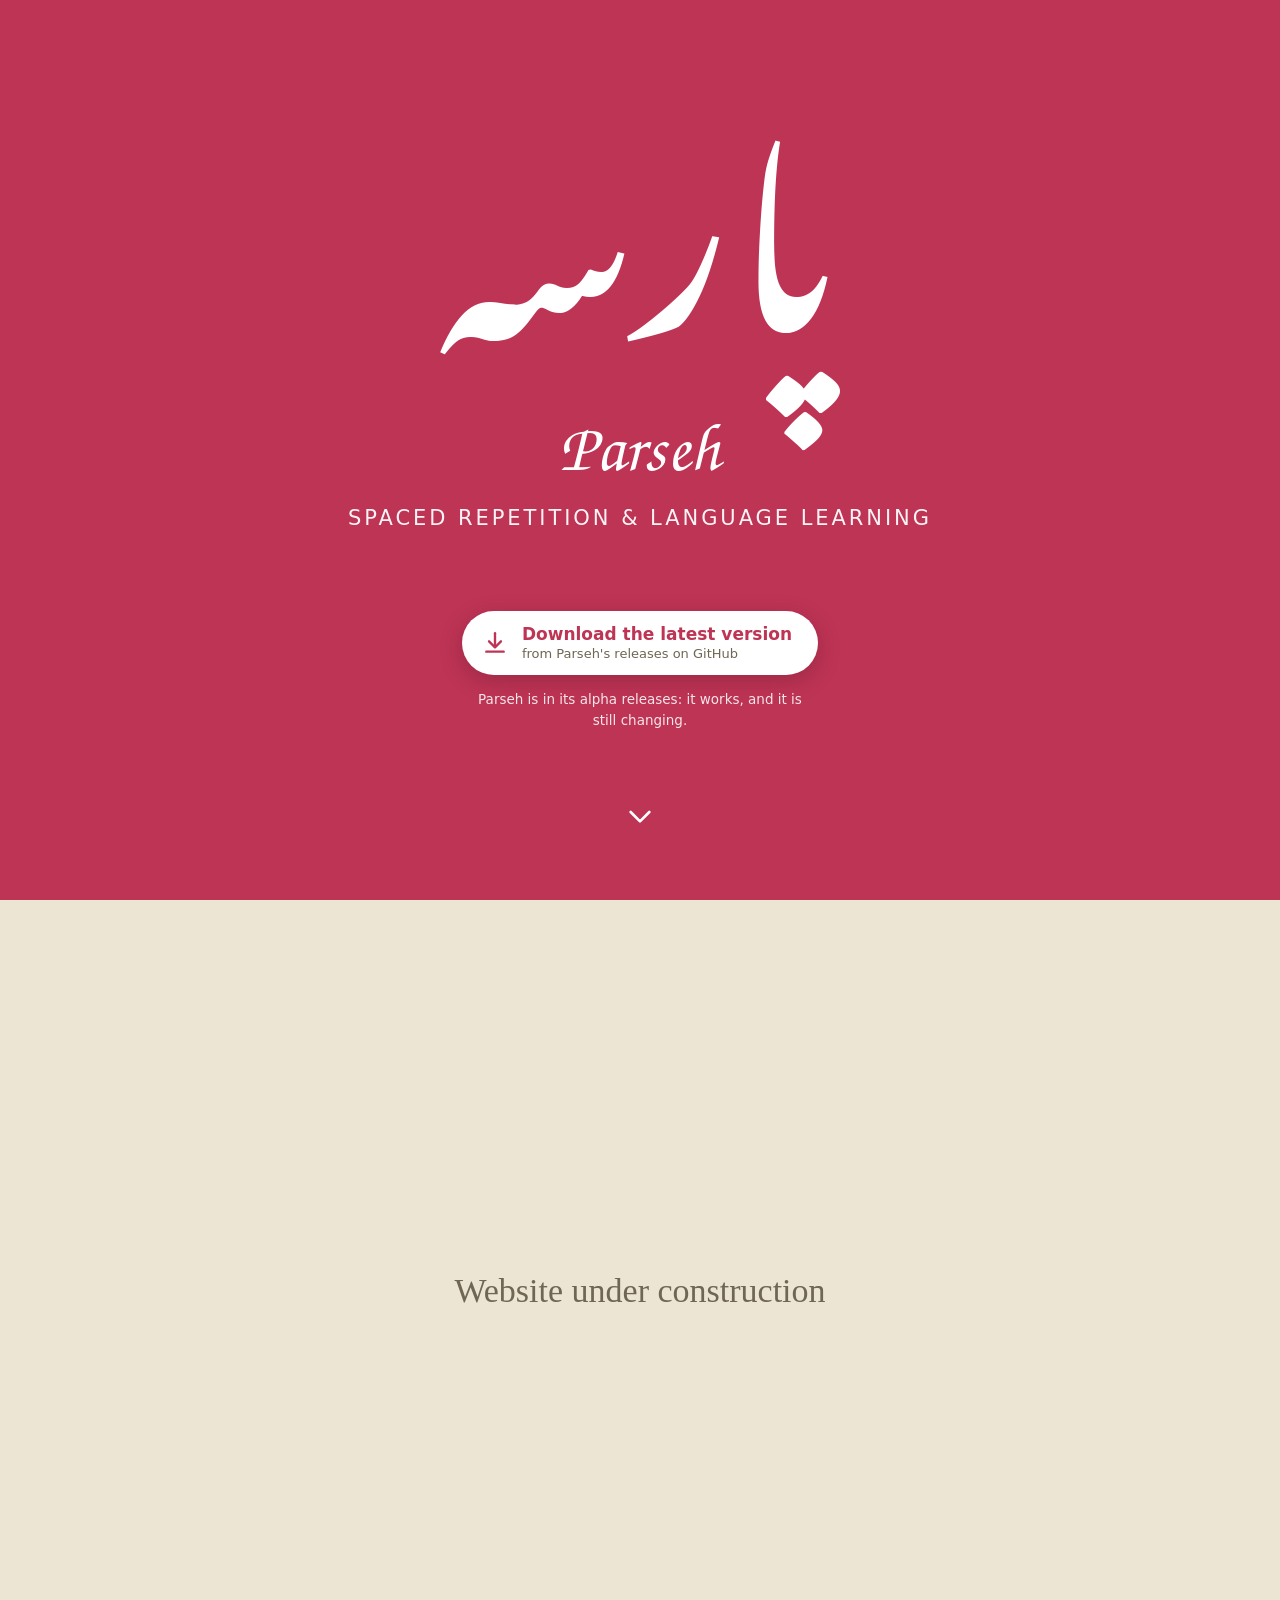
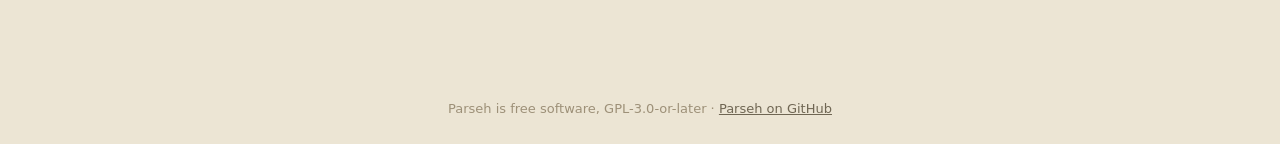
==== index.html @ 68279409 "The curtain opens and closes in one gesture; a slimmer bar on a phone; examples exported from Parseh" ====
<!doctype html>
<html lang="en">
<head>
<meta charset="utf-8">
<meta name="viewport" content="width=device-width, initial-scale=1, viewport-fit=cover">
<title>Parseh — Spaced Repetition &amp; Language Learning</title>
<meta name="description" content="Parseh: spaced repetition and language learning, on your own computer. Free software.">
<meta name="theme-color" content="#be3455">
<meta property="og:title" content="Parseh">
<meta property="og:description" content="Spaced Repetition &amp; Language Learning">
<meta property="og:image" content="https://parseh.io/assets/parseh-512.png">
<meta property="og:url" content="https://parseh.io/">
<link rel="icon" type="image/png" href="/assets/parseh-192.png">
<link rel="apple-touch-icon" href="/assets/apple-touch-icon.png">
<link rel="preload" href="/assets/fonts/NotoNastaliqUrdu.woff2" as="font" type="font/woff2" crossorigin>
<link rel="stylesheet" href="/assets/site.css">
<script src="/assets/site.js" defer></script>
</head>
<body>
<div id="top"></div>
<div class="curtain">
  <div class="hero">
    <h1 aria-label="Parseh"><span class="fa" lang="fa" aria-hidden="true">پارسه</span><span class="lat" aria-hidden="true">Parseh</span></h1>
    <p class="tag"><span>Spaced Repetition</span> <span>&amp;</span> <span>Language Learning</span></p>
    <a class="dl" data-latest href="https://github.com/Addicted2BayesianEpistemology/Parseh/releases/latest">
      <svg viewBox="0 0 24 24" fill="none" stroke="currentColor" stroke-width="2.2" stroke-linecap="round" stroke-linejoin="round" aria-hidden="true"><path d="M12 3v12"/><path d="m6.5 10.5 5.5 5.5 5.5-5.5"/><path d="M4 20h16"/></svg>
      <span><b>Download the latest version</b><small>from Parseh's releases on GitHub</small></span>
    </a>
    <p class="dl phone" data-phone hidden>
      <svg viewBox="0 0 24 24" fill="none" stroke="currentColor" stroke-width="2" stroke-linecap="round" stroke-linejoin="round" aria-hidden="true"><rect x="3" y="4" width="18" height="12" rx="2"/><path d="M8 20h8M12 16v4"/></svg>
      <span><b>Parseh is installed on a computer</b><small>Open parseh.io there to download it</small></span>
    </p>
    <p class="alpha">Parseh is in its alpha releases: it works, and it is still changing.</p>
  </div>
  <button class="more" type="button" aria-label="Go on to the site">
    <svg viewBox="0 0 24 24" fill="none" stroke="currentColor" stroke-width="2" stroke-linecap="round" stroke-linejoin="round" aria-hidden="true"><path d="m5 9 7 7 7-7"/></svg>
  </button>
  <header class="bar">
    <a class="home" href="/" aria-label="Parseh, the front page"><span class="glyph" lang="fa" aria-hidden="true"><i>پ</i></span><span class="name">Parseh</span></a>
    <nav aria-label="Parseh">
      <a href="/guide/">Guide</a>
    <a href="/examples/">Examples</a>
      <a href="/downloads/">Downloads</a>
    </nav>
    <button class="lang" type="button" aria-label="Language: English" title="English (more languages later)"><svg viewBox="0 0 60 30" preserveAspectRatio="xMidYMid slice" aria-hidden="true"><clipPath id="uk"><path d="M30,15h30v15zv15h-30zh-30v-15zv-15h30z"/></clipPath><path d="M0,0v30h60v-30z" fill="#012169"/><path d="M0,0 60,30M60,0 0,30" stroke="#fff" stroke-width="6"/><path d="M0,0 60,30M60,0 0,30" clip-path="url(#uk)" stroke="#c8102e" stroke-width="4"/><path d="M30,0v30M0,15h60" stroke="#fff" stroke-width="10"/><path d="M30,0v30M0,15h60" stroke="#c8102e" stroke-width="6"/></svg></button>
  </header>
</div>
<main>
  <div class="paper"><p>Website under construction</p></div>
  <footer>Parseh is free software, GPL-3.0-or-later · <a href="https://github.com/Addicted2BayesianEpistemology/Parseh">Parseh on GitHub</a></footer>
</main>
</body>
</html>
---- assets/site.css ----
/* parseh.io -- Parseh's colours and faces, as lib/parseh.css in the Parseh
   repository names them: the accent (Viva Magenta) and the sepia paper. */
:root{
  --accent:#be3455;
  --accentlt:#ce5b78;
  --on:#ffffff;        /* text on the accent */
  --bg:#ece5d4;        /* sepia: the ground */
  --card:#f8f3e6;      /* sepia: the sheet */
  --ink:#3c3425;
  --dim:#6f6653;
  --faint:#9d9078;
  --rule:#d8cfba;
  --bar:56px;          /* the height the curtain keeps once it is up */
  --p:0;               /* how far up the curtain is, 0..1 (site.js) */
}

@font-face{font-family:'Noto Nastaliq Urdu';
  src:url(fonts/NotoNastaliqUrdu.woff2) format('woff2');font-display:block}
@font-face{font-family:'TeX Gyre Chorus';
  src:url(fonts/texgyrechorus-mediumitalic.otf) format('opentype');font-display:swap}

*{box-sizing:border-box}
html{scroll-padding-top:var(--bar);-webkit-text-size-adjust:100%}
body{margin:0;background:var(--bg);color:var(--ink);
  font-family:-apple-system,BlinkMacSystemFont,'Segoe UI',Roboto,system-ui,sans-serif;
  font-size:16px;line-height:1.5}
a{color:var(--accent)}

/* ── the curtain ─────────────────────────────────────────────────────────
   One screen of accent.  It is an ordinary block that scrolls away with the
   page, and STICKS when only its last --bar pixels are left: that strip is
   the top bar.  Nothing here needs a script; site.js only tells the CSS how
   far up the curtain is (--p), so the words fade out and the bar fades in. */
.curtain{position:sticky;top:calc(var(--bar) - 100vh);height:100vh;z-index:10;
  background:var(--accent);color:var(--on);overflow:hidden}
@supports (height:100svh){
  .curtain{top:calc(var(--bar) - 100svh);height:100svh}
}

.hero{position:absolute;inset:0 0 var(--bar) 0;display:flex;flex-direction:column;
  align-items:center;justify-content:center;text-align:center;
  padding:0 20px 5vh;opacity:calc(1 - var(--p) * 1.7)}
.hero h1{margin:0;font-weight:400;display:flex;flex-direction:column;align-items:center}
/* the name is Persian, whatever is being learned */
.hero .fa{font-family:'Noto Nastaliq Urdu',serif;direction:rtl;
  font-size:clamp(84px,min(24vw,26vh),230px);line-height:1.75;
  margin-top:-.38em}
.hero .lat{font-family:'TeX Gyre Chorus','Apple Chancery','URW Chancery L',cursive;
  font-size:clamp(34px,min(7vw,7.5vh),68px);line-height:1;letter-spacing:.01em;
  margin-top:.42em}
.hero .tag span{white-space:nowrap}
.hero .tag{margin:clamp(14px,2.6vh,28px) 0 0;font-size:clamp(15px,min(2.6vw,2.6vh),21px);
  letter-spacing:.14em;text-transform:uppercase;font-weight:500;opacity:.94}

.dl{margin-top:clamp(30px,8.5vh,96px);display:inline-flex;align-items:center;gap:14px;
  padding:13px 26px 13px 20px;border-radius:999px;background:var(--on);color:var(--accent);
  text-decoration:none;text-align:left;box-shadow:0 6px 22px rgba(60,10,25,.25);
  transition:transform .15s ease,box-shadow .15s ease}
.dl:hover{transform:translateY(-1px);box-shadow:0 9px 26px rgba(60,10,25,.32)}
.dl:focus-visible,.bar a:focus-visible,.bar button:focus-visible,.more:focus-visible{
  outline:3px solid var(--on);outline-offset:3px}
.dl svg{width:26px;height:26px;flex:none}
.dl b{display:block;font-size:17px;font-weight:650;line-height:1.25}
.dl small{display:block;font-size:13px;line-height:1.3;color:var(--dim)}
/* on a phone or a tablet there is nothing to download: a notice, not a button */
.dl.phone{background:none;color:var(--on);border:1.5px solid rgba(255,255,255,.75);
  box-shadow:none;max-width:340px;border-radius:22px;cursor:default}
.dl.phone:hover{transform:none;box-shadow:none}
.dl.phone small{color:var(--on);opacity:.9}
.dl[hidden]{display:none}

.alpha{margin:14px 0 0;font-size:13.5px;opacity:.88;max-width:340px}

/* the hint that there is something under the curtain */
.more{position:absolute;left:50%;bottom:calc(var(--bar) + 6px);transform:translateX(-50%);
  width:44px;height:44px;border:0;background:none;color:var(--on);cursor:pointer;
  opacity:calc(1 - var(--p) * 4);padding:6px}
.more svg{width:100%;height:100%;animation:nod 2.2s ease-in-out infinite}
@keyframes nod{0%,100%{transform:translateY(-6px)}50%{transform:translateY(5px)}}

/* ── the bar: the curtain's last strip, and the head of every other page ── */
.bar{position:absolute;left:0;right:0;bottom:0;height:var(--bar);
  display:flex;align-items:center;gap:6px;padding:0 max(14px,env(safe-area-inset-right)) 0 max(14px,env(safe-area-inset-left));
  color:var(--on)}
.js .curtain .bar{opacity:calc((var(--p) - .55) / .45);visibility:hidden}
.js .curtain.up .bar,.js .curtain.rising .bar{visibility:visible}
.bar .home{display:inline-flex;align-items:center;gap:10px;margin-right:auto;
  color:inherit;text-decoration:none}
.bar .glyph{font-family:'Noto Nastaliq Urdu',serif;font-size:15px;line-height:1;
  width:34px;height:34px;border-radius:50%;background:var(--on);color:var(--accent);
  display:inline-flex;align-items:center;justify-content:center;flex:none}
/* a nastaliq line box is far taller than the letter: lift the ink to the middle */
.bar .glyph i{font-style:normal;display:block;transform:translateY(-.62em)}
.bar .name{font-family:'TeX Gyre Chorus','Apple Chancery',cursive;font-size:27px;line-height:1}
.bar nav{display:flex;align-items:center;gap:2px;flex-wrap:nowrap;white-space:nowrap}
.bar nav a{color:inherit;text-decoration:none;font-size:15px;font-weight:550;
  padding:8px 12px;border-radius:999px}
.bar nav a:hover,.bar nav a[aria-current]{background:rgba(255,255,255,.16)}
.bar .lang{width:34px;height:34px;margin-left:8px;padding:0;border-radius:50%;
  border:2px solid var(--on);background:none;overflow:hidden;cursor:default;flex:none}
.bar .lang svg{display:block;width:100%;height:100%}

/* a page with no curtain: the bar alone, at the top */
.bar.alone{position:sticky;top:0;bottom:auto;z-index:10;background:var(--accent)}

/* ── under the curtain: the sepia paper ───────────────────────────────── */
main{min-height:calc(100vh - var(--bar));
  display:flex;flex-direction:column}
/* the LARGEST screen (a phone's, once its address bar has slid away): with
   less than that under the curtain the page ends before the curtain is up,
   and the bar is left taller than its one line */
@supports (height:100lvh){main{min-height:calc(100lvh - var(--bar))}}
.paper{flex:1;display:flex;align-items:center;justify-content:center;
  padding:48px 20px;text-align:center}
.paper p{margin:0;font-family:'TeX Gyre Pagella','Palatino Linotype',Palatino,'Book Antiqua',Georgia,serif;
  font-size:clamp(22px,4vw,34px);color:var(--dim)}
.sheet{width:100%;max-width:760px;margin:0 auto;padding:36px 20px 64px}
.sheet h1{font-family:'TeX Gyre Pagella','Palatino Linotype',Palatino,'Book Antiqua',Georgia,serif;
  font-weight:400;font-size:34px;margin:0 0 6px}
.sheet .sub{color:var(--dim);margin:0 0 26px}
.releases{list-style:none;margin:0;padding:0;display:grid;gap:12px}
.releases li{background:var(--card);border:1px solid var(--rule);border-radius:12px;
  padding:14px 18px;display:flex;align-items:center;gap:8px 18px;flex-wrap:wrap}
.releases .v{font-size:19px;font-weight:650}
.releases .newest{font-size:12px;font-weight:600;letter-spacing:.06em;text-transform:uppercase;
  color:var(--on);background:var(--accent);border-radius:999px;padding:2px 9px}
.releases .when{color:var(--dim);font-size:14px;margin-right:auto}
.releases a{font-size:15px}
.releases a.zip{font-weight:650;text-decoration:none;color:var(--on);background:var(--accent);
  border-radius:999px;padding:7px 15px}
.releases a.zip:hover{background:var(--accentlt)}
.note{color:var(--dim);font-size:15px}
.examples{list-style:none;margin:0 0 26px;padding:0;display:grid;gap:14px}
.examples a.ex{display:block;background:var(--card);border:1px solid var(--rule);border-radius:12px;
  padding:18px 20px;text-decoration:none;color:var(--ink);transition:border-color .15s ease}
.examples a.ex:hover{border-color:var(--accent)}
.examples b{display:block;font-size:19px;font-weight:650;margin-bottom:4px}
.examples span{display:block;color:var(--dim);font-size:15px}
.examples i{display:inline-block;margin-top:12px;font-style:normal;font-weight:650;font-size:15px;
  color:var(--on);background:var(--accent);border-radius:999px;padding:6px 15px}
/* an example: the bar, one line saying where one is, and the exported page
   itself in a frame that takes the rest of the screen */
body.framed{height:100vh;display:flex;flex-direction:column;overflow:hidden}
@supports (height:100dvh){body.framed{height:100dvh}}
body.framed .bar.alone{position:static;flex:none}
.crumb{flex:none;margin:0;padding:7px 16px;font-size:14px;color:var(--dim);background:var(--card);
  border-bottom:1px solid var(--rule);display:flex;gap:8px;align-items:baseline;white-space:nowrap}
.crumb b{color:var(--ink);font-weight:600;overflow:hidden;text-overflow:ellipsis}
.crumb .alone{margin-left:auto}
iframe.deck{flex:1;min-height:0;width:100%;border:0;background:var(--card)}
.credit{flex:none;margin:0;padding:6px 16px;font-size:12px;line-height:1.35;color:var(--dim);
  background:var(--card);border-top:1px solid var(--rule)}
.onphone{background:var(--card);border:1px solid var(--rule);border-left:4px solid var(--accent);
  border-radius:8px;padding:12px 16px;margin:0 0 18px}
footer{padding:18px 20px 26px;text-align:center;font-size:13px;color:var(--faint)}
footer a{color:var(--dim)}

@media (max-width:520px){
  :root{--bar:44px}
  .bar{gap:2px;padding:0 max(10px,env(safe-area-inset-right)) 0 max(10px,env(safe-area-inset-left))}
  .bar .name{display:none}
  .bar .glyph{width:28px;height:28px;font-size:12.5px}
  .bar nav{gap:0}
  .bar nav a{padding:5px 8px;font-size:14px}
  .bar .lang{width:26px;height:26px;margin-left:4px;border-width:1.5px}
  /* too narrow for one line: three, with the & alone in the middle */
  .hero .tag span{display:block}
  .hero .tag{line-height:1.55}
}
/* a low, wide screen (a phone on its side): keep the button on the screen */
@media (max-height:520px){
  .hero{padding-bottom:22px}
  .hero .fa{font-size:clamp(60px,21vh,120px)}
  .hero .tag{margin-top:8px}
  .dl.phone{max-width:560px;border-radius:16px}
  .dl small{font-size:12.5px}
  .alpha{margin-top:6px;font-size:12.5px;max-width:none}
  .dl{margin-top:12px;padding:7px 18px 7px 14px}
  .more{width:30px;height:30px;bottom:calc(var(--bar) - 14px)}
}
@media (prefers-reduced-motion:reduce){
  .more svg{animation:none}
  .dl{transition:none}
}
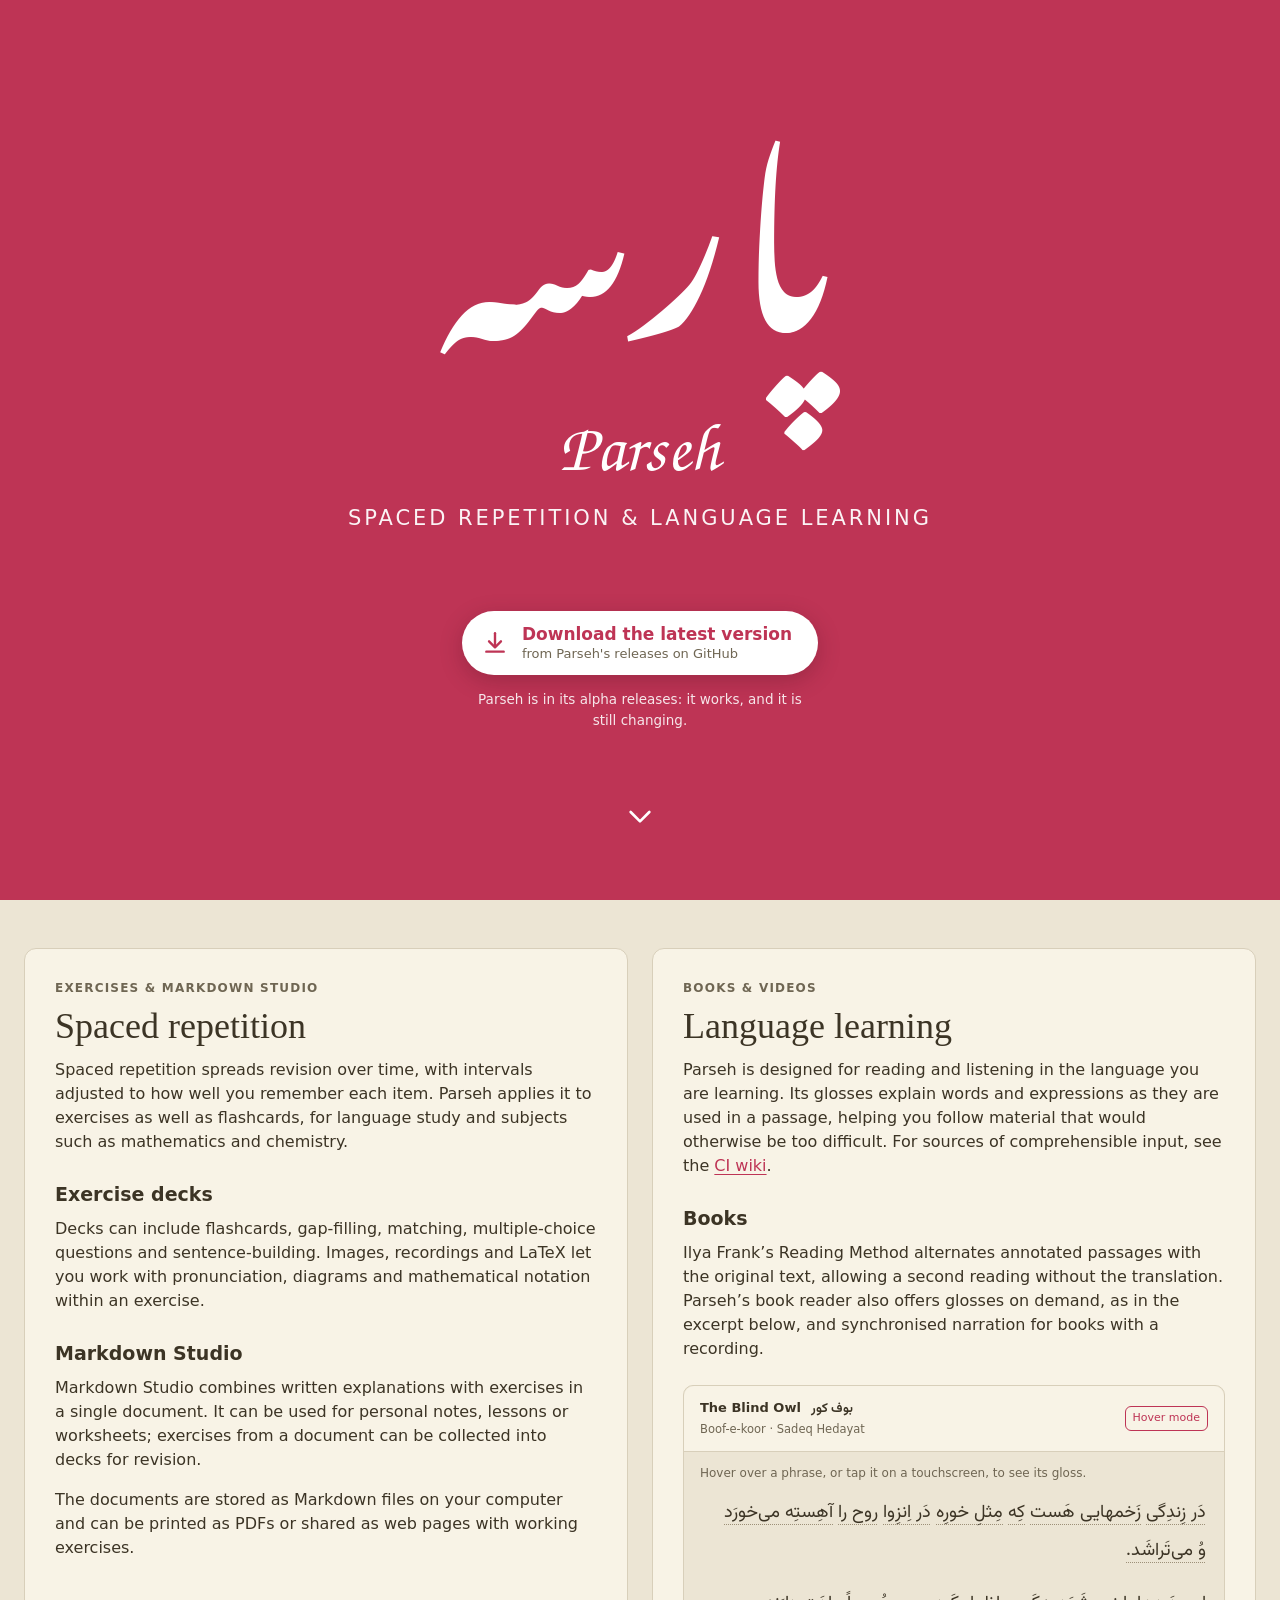
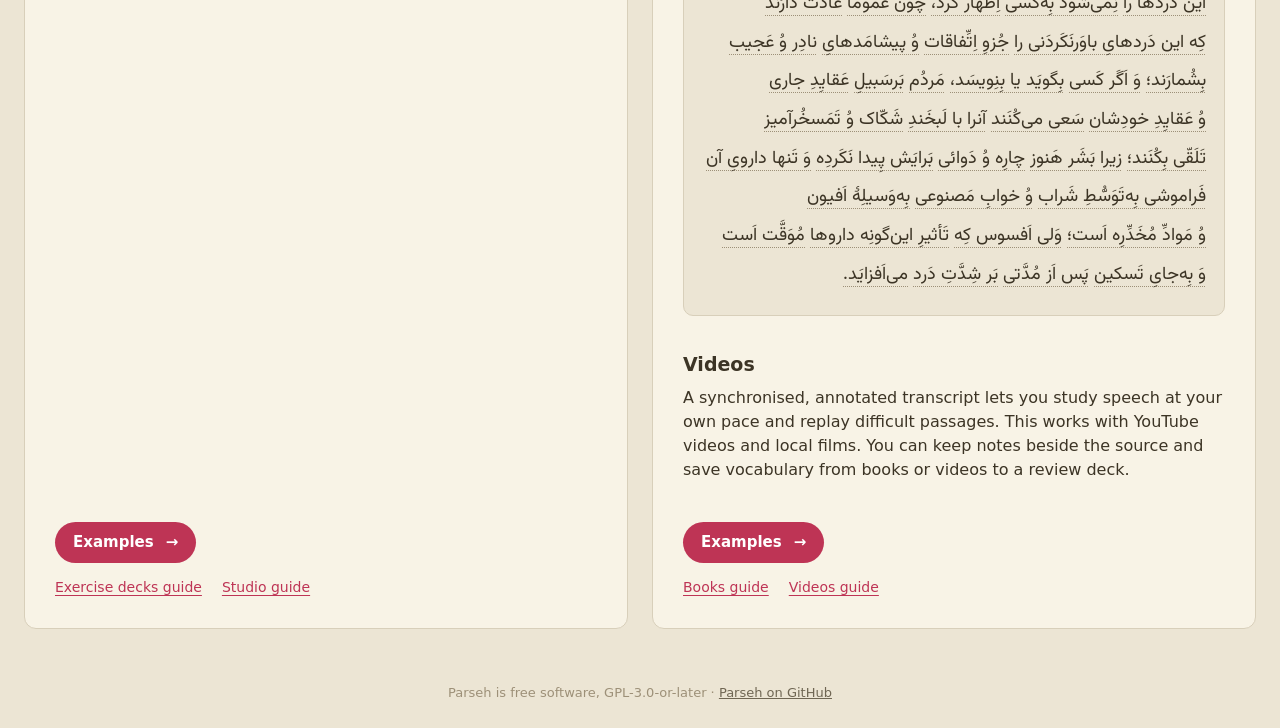
==== commit 6cba462d: "added columns an example" ====
--- a/index.html
+++ b/index.html
@@ -13,8 +13,8 @@
 <link rel="icon" type="image/png" href="/assets/parseh-192.png">
 <link rel="apple-touch-icon" href="/assets/apple-touch-icon.png">
 <link rel="preload" href="/assets/fonts/NotoNastaliqUrdu.woff2" as="font" type="font/woff2" crossorigin>
-<link rel="stylesheet" href="/assets/site.css">
-<script src="/assets/site.js" defer></script>
+<link rel="stylesheet" href="/assets/site.css?v=5">
+<script src="/assets/site.js?v=5" defer></script>
 </head>
 <body>
 <div id="top"></div>
@@ -46,7 +46,146 @@
   </header>
 </div>
 <main>
-  <div class="paper"><p>Website under construction</p></div>
+  <div class="features" id="features">
+    <section class="feature" aria-labelledby="repetition-title">
+      <p class="feature-label">Exercises &amp; Markdown Studio</p>
+      <h2 id="repetition-title">Spaced repetition</h2>
+      <p>Spaced repetition spreads revision over time, with intervals adjusted to how well you remember each item. Parseh applies it to exercises as well as flashcards, for language study and subjects such as mathematics and chemistry.</p>
+
+      <h3>Exercise decks</h3>
+      <p>Decks can include flashcards, gap-filling, matching, multiple-choice questions and sentence-building. Images, recordings and LaTeX let you work with pronunciation, diagrams and mathematical notation within an exercise.</p>
+
+      <h3>Markdown Studio</h3>
+      <p>Markdown Studio combines written explanations with exercises in a single document. It can be used for personal notes, lessons or worksheets; exercises from a document can be collected into decks for revision.</p>
+      <p>The documents are stored as Markdown files on your computer and can be printed as PDFs or shared as web pages with working exercises.</p>
+      <div class="feature-links">
+        <a class="feature-examples" href="/examples/">Examples <span aria-hidden="true">→</span></a>
+        <div class="guide-links"><a href="/guide/exercises/">Exercise decks guide</a><a href="/guide/studio/">Studio guide</a></div>
+      </div>
+    </section>
+
+    <section class="feature" aria-labelledby="language-title">
+      <p class="feature-label">Books &amp; videos</p>
+      <h2 id="language-title">Language learning</h2>
+      <p>Parseh is designed for reading and listening in the language you are learning. Its glosses explain words and expressions as they are used in a passage, helping you follow material that would otherwise be too difficult. For sources of comprehensible input, see the <a href="https://comprehensibleinputwiki.org/wiki/Resources_for_Multiple_Languages">CI wiki</a>.</p>
+
+      <h3>Books</h3>
+      <p>Ilya Frank’s Reading Method alternates annotated passages with the original text, allowing a second reading without the translation. Parseh’s book reader also offers glosses on demand, as in the excerpt below, and synchronised narration for books with a recording.</p>
+
+      <!-- READING_DEMO: the first two complete sentences from Parseh-mine's
+           boof-e-koor reader (reading units 1.1–1.5), without audio. -->
+      <figure class="reader-demo" aria-labelledby="reader-title" aria-describedby="reader-hint">
+        <figcaption class="reader-bar">
+          <span class="reader-book"><b id="reader-title">The Blind Owl <span lang="fa" dir="rtl">بوف کور</span></b><span>Boof-e-koor · Sadeq Hedayat</span></span>
+          <span class="reader-mode">Hover mode</span>
+        </figcaption>
+        <p class="reader-hint" id="reader-hint">Hover over a phrase, or tap it on a touchscreen, to see its gloss.</p>
+        <div class="reader-text" lang="fa" dir="rtl">
+          <p>
+            <button class="reader-phrase" type="button" data-gloss="gloss-0" aria-expanded="false" aria-controls="reader-gloss">دَر زِندِگی</button>
+            <button class="reader-phrase" type="button" data-gloss="gloss-1" aria-expanded="false" aria-controls="reader-gloss">زَخمهایی هَست</button>
+            <button class="reader-phrase" type="button" data-gloss="gloss-2" aria-expanded="false" aria-controls="reader-gloss">کِه</button>
+            <button class="reader-phrase" type="button" data-gloss="gloss-3" aria-expanded="false" aria-controls="reader-gloss">مِثلِ خورِه</button>
+            <button class="reader-phrase" type="button" data-gloss="gloss-4" aria-expanded="false" aria-controls="reader-gloss">دَر اِنزِوا</button>
+            <button class="reader-phrase" type="button" data-gloss="gloss-5" aria-expanded="false" aria-controls="reader-gloss">روح را</button>
+            <button class="reader-phrase" type="button" data-gloss="gloss-6" aria-expanded="false" aria-controls="reader-gloss">آهِستِه می‌خورَد</button>
+            <button class="reader-phrase" type="button" data-gloss="gloss-7" aria-expanded="false" aria-controls="reader-gloss">وُ می‌تَراشَد.</button>
+          </p>
+          <p>
+            <button class="reader-phrase" type="button" data-gloss="gloss-8" aria-expanded="false" aria-controls="reader-gloss">این دَردها را</button>
+            <button class="reader-phrase" type="button" data-gloss="gloss-9" aria-expanded="false" aria-controls="reader-gloss">نِمی‌شَوَد بِه‌کَسی</button>
+            <button class="reader-phrase" type="button" data-gloss="gloss-10" aria-expanded="false" aria-controls="reader-gloss">اِظهار کَرد،</button>
+            <button class="reader-phrase" type="button" data-gloss="gloss-11" aria-expanded="false" aria-controls="reader-gloss">چون عُموماً</button>
+            <button class="reader-phrase" type="button" data-gloss="gloss-12" aria-expanded="false" aria-controls="reader-gloss">عادَت دارَند</button>
+            <button class="reader-phrase" type="button" data-gloss="gloss-13" aria-expanded="false" aria-controls="reader-gloss">کِه این دَردهایِ باوَرنَکَردَنی را</button>
+            <button class="reader-phrase" type="button" data-gloss="gloss-14" aria-expanded="false" aria-controls="reader-gloss">جُزوِ اِتِّفاقات</button>
+            <button class="reader-phrase" type="button" data-gloss="gloss-15" aria-expanded="false" aria-controls="reader-gloss">وُ پیشامَدهایِ</button>
+            <button class="reader-phrase" type="button" data-gloss="gloss-16" aria-expanded="false" aria-controls="reader-gloss">نادِر وُ عَجیب</button>
+            <button class="reader-phrase" type="button" data-gloss="gloss-17" aria-expanded="false" aria-controls="reader-gloss">بِشُمارَند؛</button>
+            <button class="reader-phrase" type="button" data-gloss="gloss-18" aria-expanded="false" aria-controls="reader-gloss">وَ اَگَر کَسی</button>
+            <button class="reader-phrase" type="button" data-gloss="gloss-19" aria-expanded="false" aria-controls="reader-gloss">بِگویَد یا بِنِویسَد،</button>
+            <button class="reader-phrase" type="button" data-gloss="gloss-20" aria-expanded="false" aria-controls="reader-gloss">مَردُم</button>
+            <button class="reader-phrase" type="button" data-gloss="gloss-21" aria-expanded="false" aria-controls="reader-gloss">بَرسَبیلِ</button>
+            <button class="reader-phrase" type="button" data-gloss="gloss-22" aria-expanded="false" aria-controls="reader-gloss">عَقایِدِ جاری</button>
+            <button class="reader-phrase" type="button" data-gloss="gloss-23" aria-expanded="false" aria-controls="reader-gloss">وُ عَقایِدِ خودِشان</button>
+            <button class="reader-phrase" type="button" data-gloss="gloss-24" aria-expanded="false" aria-controls="reader-gloss">سَعی می‌کُنَند</button>
+            <button class="reader-phrase" type="button" data-gloss="gloss-25" aria-expanded="false" aria-controls="reader-gloss">آنرا با لَبخَندِ</button>
+            <button class="reader-phrase" type="button" data-gloss="gloss-26" aria-expanded="false" aria-controls="reader-gloss">شَکّاک وُ تَمَسخُرآمیز</button>
+            <button class="reader-phrase" type="button" data-gloss="gloss-27" aria-expanded="false" aria-controls="reader-gloss">تَلَقّی بِکُنَند؛</button>
+            <button class="reader-phrase" type="button" data-gloss="gloss-28" aria-expanded="false" aria-controls="reader-gloss">زیرا بَشَر هَنوز</button>
+            <button class="reader-phrase" type="button" data-gloss="gloss-29" aria-expanded="false" aria-controls="reader-gloss">چارِه وُ دَوائی</button>
+            <button class="reader-phrase" type="button" data-gloss="gloss-30" aria-expanded="false" aria-controls="reader-gloss">بَرایَش پِیدا نَکَردِه</button>
+            <button class="reader-phrase" type="button" data-gloss="gloss-31" aria-expanded="false" aria-controls="reader-gloss">وَ تَنها دارویِ آن</button>
+            <button class="reader-phrase" type="button" data-gloss="gloss-32" aria-expanded="false" aria-controls="reader-gloss">فَراموشی بِه‌تَوَسُّطِ شَراب</button>
+            <button class="reader-phrase" type="button" data-gloss="gloss-33" aria-expanded="false" aria-controls="reader-gloss">وُ خوابِ مَصنوعی</button>
+            <button class="reader-phrase" type="button" data-gloss="gloss-34" aria-expanded="false" aria-controls="reader-gloss">بِه‌وَسیلِۀ اَفیون</button>
+            <button class="reader-phrase" type="button" data-gloss="gloss-35" aria-expanded="false" aria-controls="reader-gloss">وُ مَوادِّ مُخَدِّرِه اَست؛</button>
+            <button class="reader-phrase" type="button" data-gloss="gloss-36" aria-expanded="false" aria-controls="reader-gloss">وَلی اَفسوس کِه</button>
+            <button class="reader-phrase" type="button" data-gloss="gloss-37" aria-expanded="false" aria-controls="reader-gloss">تَأثیرِ این‌گونِه داروها</button>
+            <button class="reader-phrase" type="button" data-gloss="gloss-38" aria-expanded="false" aria-controls="reader-gloss">مُوَقَّت اَست</button>
+            <button class="reader-phrase" type="button" data-gloss="gloss-39" aria-expanded="false" aria-controls="reader-gloss">وَ بِه‌جایِ تَسکین</button>
+            <button class="reader-phrase" type="button" data-gloss="gloss-40" aria-expanded="false" aria-controls="reader-gloss">پَس اَز مُدَّتی</button>
+            <button class="reader-phrase" type="button" data-gloss="gloss-41" aria-expanded="false" aria-controls="reader-gloss">بَر شِدَّتِ دَرد</button>
+            <button class="reader-phrase" type="button" data-gloss="gloss-42" aria-expanded="false" aria-controls="reader-gloss">می‌اَفزایَد.</button>
+          </p>
+        </div>
+        <template id="gloss-0"><div class="fa" dir="rtl" lang="fa"><span class="wd">دَر</span> <span class="wd">زِندِگی</span></div><div class="tr">dar zendegi</div><div class="voc"><bdi class="v" dir="rtl" lang="fa">در</bdi> <i>dar</i> in, at; <bdi class="v" dir="rtl" lang="fa">زندگی</bdi> <i>zendegi</i> life (<bdi class="v" dir="rtl" lang="fa">زنده</bdi> <i>zende</i> alive, + abstract <i>-gi</i>)</div><div class="en">in life</div></template>
+        <template id="gloss-1"><div class="fa" dir="rtl" lang="fa"><span class="wd">زَخمهایی</span> <span class="wd">هَست</span></div><div class="tr">zaxmhā-yi hast</div><div class="voc"><bdi class="v" dir="rtl" lang="fa">زخم</bdi> <i>zaxm</i> wound, + pl. <i>-hā</i> + indef. <i>-i</i>; <bdi class="v" dir="rtl" lang="fa">بودن</bdi> <i>budan</i> · pres. <bdi class="v" dir="rtl" lang="fa">باش</bdi> <i>bāš</i> · past <bdi class="v" dir="rtl" lang="fa">بود</bdi> <i>bud</i> · to be, to exist; <bdi class="v" dir="rtl" lang="fa">هست</bdi> 3 sg. existential: there is, there are</div><div class="en">there are wounds</div></template>
+        <template id="gloss-2"><div class="fa" dir="rtl" lang="fa"><span class="wd">کِه</span></div><div class="tr">ke</div><div class="voc"><bdi class="v" dir="rtl" lang="fa">که</bdi> <i>ke</i> that, which</div><div class="en">that</div></template>
+        <template id="gloss-3"><div class="fa" dir="rtl" lang="fa"><span class="wd">مِثلِ</span> <span class="wd">خورِه</span></div><div class="tr">mesl-e xore</div><div class="voc"><bdi class="v" dir="rtl" lang="fa">مثل</bdi> <i>mesl</i> likeness, + ezafe <i>-e</i> = like, resembling; <bdi class="v" dir="rtl" lang="fa">خوره</bdi> <i>xore</i> leprosy, a gnawing canker</div><div class="en">like leprosy</div></template>
+        <template id="gloss-4"><div class="fa" dir="rtl" lang="fa"><span class="wd">دَر</span> <span class="wd">اِنزِوا</span></div><div class="tr">dar enzevā</div><div class="voc"><bdi class="v" dir="rtl" lang="fa">انزوا</bdi> <i>enzevā</i> seclusion, solitude</div><div class="en">in solitude</div></template>
+        <template id="gloss-5"><div class="fa" dir="rtl" lang="fa"><span class="wd">روح</span> <span class="wd">را</span></div><div class="tr">ruh rā</div><div class="voc"><bdi class="v" dir="rtl" lang="fa">روح</bdi> <i>ruh</i> soul, spirit; <bdi class="v" dir="rtl" lang="fa">را</bdi> marks the definite object</div><div class="en">the soul (obj.)</div></template>
+        <template id="gloss-6"><div class="fa" dir="rtl" lang="fa"><span class="wd">آهِستِه</span> <span class="wd">می‌خورَد</span></div><div class="tr">āheste mi-xorad</div><div class="voc"><bdi class="v" dir="rtl" lang="fa">آهسته</bdi> <i>āheste</i> slowly, softly; <bdi class="v" dir="rtl" lang="fa">خوردن</bdi> <i>xordan</i> · pres. <bdi class="v" dir="rtl" lang="fa">خور</bdi> <i>xor</i> · past <bdi class="v" dir="rtl" lang="fa">خورد</bdi> <i>xord</i> · to eat, to devour; <i>mi-</i> durative prefix</div><div class="en">slowly eats away</div></template>
+        <template id="gloss-7"><div class="fa" dir="rtl" lang="fa"><span class="wd">وُ</span> <span class="wd">می‌تَراشَد.</span></div><div class="tr">o mi-tarāšad</div><div class="voc"><bdi class="v" dir="rtl" lang="fa">تراشیدن</bdi> <i>tarāšidan</i> · pres. <bdi class="v" dir="rtl" lang="fa">تراش</bdi> <i>tarāš</i> · past <bdi class="v" dir="rtl" lang="fa">تراشید</bdi> <i>tarāšid</i> · to scrape, to whittle away</div><div class="en">and scrapes away</div></template>
+        <template id="gloss-8"><div class="fa" dir="rtl" lang="fa"><span class="wd">این</span> <span class="wd">دَردها</span> <span class="wd">را</span></div><div class="tr">in dardhā rā</div><div class="voc"><bdi class="v" dir="rtl" lang="fa">این</bdi> <i>in</i> this, these; <bdi class="v" dir="rtl" lang="fa">درد</bdi> <i>dard</i> pain, + pl. <i>-hā</i>; <bdi class="v" dir="rtl" lang="fa">را</bdi> object marker</div><div class="en">these pains (obj.)</div></template>
+        <template id="gloss-9"><div class="fa" dir="rtl" lang="fa"><span class="wd">نِمی‌شَوَد</span> <span class="wd">بِه‌کَسی</span></div><div class="tr">nemi-šavad be-kas-i</div><div class="voc"><bdi class="v" dir="rtl" lang="fa">شدن</bdi> <i>šodan</i> · pres. <bdi class="v" dir="rtl" lang="fa">شو</bdi> <i>šav</i> · past <bdi class="v" dir="rtl" lang="fa">شد</bdi> <i>šod</i> · to become, to happen; impersonal <bdi class="v" dir="rtl" lang="fa">نمی‌شود</bdi> it is not possible; <bdi class="v" dir="rtl" lang="fa">به</bdi> <i>be</i> to; <bdi class="v" dir="rtl" lang="fa">کس</bdi> <i>kas</i> person, + indef. <i>-i</i></div><div class="en">it is not possible, to anyone</div></template>
+        <template id="gloss-10"><div class="fa" dir="rtl" lang="fa"><span class="wd">اِظهار</span> <span class="wd">کَرد،</span></div><div class="tr">ezhār kard</div><div class="voc"><bdi class="v" dir="rtl" lang="fa">کردن</bdi> <i>kardan</i> · pres. <bdi class="v" dir="rtl" lang="fa">کن</bdi> <i>kon</i> · past <bdi class="v" dir="rtl" lang="fa">کرد</bdi> <i>kard</i> · <bdi class="v" dir="rtl" lang="fa">اظهار</bdi> <i>ezhār</i> ‘declaration, expression’</div><div class="en">to express, to declare</div></template>
+        <template id="gloss-11"><div class="fa" dir="rtl" lang="fa"><span class="wd">چون</span> <span class="wd">عُموماً</span></div><div class="tr">čon 'omuman</div><div class="voc"><bdi class="v" dir="rtl" lang="fa">چون</bdi> <i>čon</i> because, since; <bdi class="v" dir="rtl" lang="fa">عموم</bdi> <i>'omum</i> the generality, the public, + Ar. adverbial <i>-an</i> = generally</div><div class="en">because generally</div></template>
+        <template id="gloss-12"><div class="fa" dir="rtl" lang="fa"><span class="wd">عادَت</span> <span class="wd">دارَند</span></div><div class="tr">'ādat dārand</div><div class="voc"><bdi class="v" dir="rtl" lang="fa">داشتن</bdi> <i>dāštan</i> · pres. <bdi class="v" dir="rtl" lang="fa">دار</bdi> <i>dār</i> · past <bdi class="v" dir="rtl" lang="fa">داشت</bdi> <i>dāšt</i> · <bdi class="v" dir="rtl" lang="fa">عادت</bdi> <i>'ādat</i> ‘habit, custom’</div><div class="en">they are in the habit</div></template>
+        <template id="gloss-13"><div class="fa" dir="rtl" lang="fa"><span class="wd">کِه</span> <span class="wd">این</span> <span class="wd">دَردهایِ</span> <span class="wd">باوَرنَکَردَنی</span> <span class="wd">را</span></div><div class="tr">ke in dardhā-ye bāvar-nakardani rā</div><div class="voc"><bdi class="v" dir="rtl" lang="fa">درد</bdi> <i>dard</i> pain, + pl. <i>-hā</i> + ezafe <i>-ye</i>; <bdi class="v" dir="rtl" lang="fa">باور</bdi> <i>bāvar</i> belief; <bdi class="v" dir="rtl" lang="fa">کردن</bdi> <i>kardan</i> · pres. <bdi class="v" dir="rtl" lang="fa">کن</bdi> <i>kon</i> · past <bdi class="v" dir="rtl" lang="fa">کرد</bdi> <i>kard</i> · to do; neg. <i>na-</i> + potential <i>-ani</i> = unbelievable</div><div class="en">that these unbelievable pains (obj.)</div></template>
+        <template id="gloss-14"><div class="fa" dir="rtl" lang="fa"><span class="wd">جُزوِ</span> <span class="wd">اِتِّفاقات</span></div><div class="tr">jozv-e ettefāqāt</div><div class="voc"><bdi class="v" dir="rtl" lang="fa">جزو</bdi> <i>jozv</i> part, portion, + ezafe <i>-e</i> = among, as part of; <bdi class="v" dir="rtl" lang="fa">اتفاق</bdi> <i>ettefāq</i> event, occurrence, Ar. pl. <bdi class="v" dir="rtl" lang="fa">اتفاقات</bdi></div><div class="en">among the occurrences</div></template>
+        <template id="gloss-15"><div class="fa" dir="rtl" lang="fa"><span class="wd">وُ</span> <span class="wd">پیشامَدهایِ</span></div><div class="tr">o pišāmadhā-ye</div><div class="voc"><bdi class="v" dir="rtl" lang="fa">پیشامد</bdi> <i>pišāmad</i> incident, happening (<bdi class="v" dir="rtl" lang="fa">پیش</bdi> <i>piš</i> forth, + <bdi class="v" dir="rtl" lang="fa">آمدن</bdi> <i>āmadan</i> · pres. <bdi class="v" dir="rtl" lang="fa">آ</bdi> <i>ā</i> · past <bdi class="v" dir="rtl" lang="fa">آمد</bdi> <i>āmad</i> · to come), + pl. <i>-hā</i> + ezafe <i>-ye</i></div><div class="en">and the happenings of</div></template>
+        <template id="gloss-16"><div class="fa" dir="rtl" lang="fa"><span class="wd">نادِر</span> <span class="wd">وُ</span> <span class="wd">عَجیب</span></div><div class="tr">nāder-o 'ajib</div><div class="voc"><bdi class="v" dir="rtl" lang="fa">نادر</bdi> <i>nāder</i> rare; <bdi class="v" dir="rtl" lang="fa">عجیب</bdi> <i>'ajib</i> strange, odd</div><div class="en">rare and strange</div></template>
+        <template id="gloss-17"><div class="fa" dir="rtl" lang="fa"><span class="wd">بِشُمارَند؛</span></div><div class="tr">be-šomārand</div><div class="voc"><bdi class="v" dir="rtl" lang="fa">شمردن</bdi> <i>šomordan</i> · pres. <bdi class="v" dir="rtl" lang="fa">شمار</bdi> <i>šomār</i> · past <bdi class="v" dir="rtl" lang="fa">شمرد</bdi> <i>šomord</i> · to count, to reckon as; <i>be-</i> + pres. stem = subjunctive</div><div class="en">they should reckon (them)</div></template>
+        <template id="gloss-18"><div class="fa" dir="rtl" lang="fa"><span class="wd">وَ</span> <span class="wd">اَگَر</span> <span class="wd">کَسی</span></div><div class="tr">va agar kas-i</div><div class="voc"><bdi class="v" dir="rtl" lang="fa">اگر</bdi> <i>agar</i> if; <bdi class="v" dir="rtl" lang="fa">کس</bdi> <i>kas</i> person, someone, + indef. <i>-i</i></div><div class="en">and if someone</div></template>
+        <template id="gloss-19"><div class="fa" dir="rtl" lang="fa"><span class="wd">بِگویَد</span> <span class="wd">یا</span> <span class="wd">بِنِویسَد،</span></div><div class="tr">be-guyad yā be-nevisad</div><div class="voc"><bdi class="v" dir="rtl" lang="fa">گفتن</bdi> <i>goftan</i> · pres. <bdi class="v" dir="rtl" lang="fa">گو</bdi> <i>gu</i> · past <bdi class="v" dir="rtl" lang="fa">گفت</bdi> <i>goft</i> · to say; <bdi class="v" dir="rtl" lang="fa">یا</bdi> <i>yā</i> or; <bdi class="v" dir="rtl" lang="fa">نوشتن</bdi> <i>neveštan</i> · pres. <bdi class="v" dir="rtl" lang="fa">نویس</bdi> <i>nevis</i> · past <bdi class="v" dir="rtl" lang="fa">نوشت</bdi> <i>nevešt</i> · to write; <i>be-</i> subjunctive prefix</div><div class="en">should say or write</div></template>
+        <template id="gloss-20"><div class="fa" dir="rtl" lang="fa"><span class="wd">مَردُم</span></div><div class="tr">mardom</div><div class="voc"><bdi class="v" dir="rtl" lang="fa">مردم</bdi> <i>mardom</i> people</div><div class="en">people</div></template>
+        <template id="gloss-21"><div class="fa" dir="rtl" lang="fa"><span class="wd">بَرسَبیلِ</span></div><div class="tr">bar-sabil-e</div><div class="voc"><bdi class="v" dir="rtl" lang="fa">بر</bdi> <i>bar</i> on, upon; <bdi class="v" dir="rtl" lang="fa">سبیل</bdi> <i>sabil</i> way, path, manner, + ezafe <i>-e</i></div><div class="en">following the line of</div></template>
+        <template id="gloss-22"><div class="fa" dir="rtl" lang="fa"><span class="wd">عَقایِدِ</span> <span class="wd">جاری</span></div><div class="tr">'aqāyed-e jāri</div><div class="voc"><bdi class="v" dir="rtl" lang="fa">عقیده</bdi> <i>'aqide</i> belief, opinion, Ar. pl. <bdi class="v" dir="rtl" lang="fa">عقاید</bdi>, + ezafe <i>-e</i>; <bdi class="v" dir="rtl" lang="fa">جاری</bdi> <i>jāri</i> current, prevailing</div><div class="en">current beliefs</div></template>
+        <template id="gloss-23"><div class="fa" dir="rtl" lang="fa"><span class="wd">وُ</span> <span class="wd">عَقایِدِ</span> <span class="wd">خودِشان</span></div><div class="tr">o 'aqāyed-e xod-ešān</div><div class="voc"><bdi class="v" dir="rtl" lang="fa">خود</bdi> <i>xod</i> self, own, + enclitic <i>-ešān</i> their</div><div class="en">and their own beliefs</div></template>
+        <template id="gloss-24"><div class="fa" dir="rtl" lang="fa"><span class="wd">سَعی</span> <span class="wd">می‌کُنَند</span></div><div class="tr">sa'y mi-konand</div><div class="voc"><bdi class="v" dir="rtl" lang="fa">کردن</bdi> <i>kardan</i> · pres. <bdi class="v" dir="rtl" lang="fa">کن</bdi> <i>kon</i> · past <bdi class="v" dir="rtl" lang="fa">کرد</bdi> <i>kard</i> · <bdi class="v" dir="rtl" lang="fa">سعی</bdi> <i>sa'y</i> ‘effort, attempt’</div><div class="en">they try</div></template>
+        <template id="gloss-25"><div class="fa" dir="rtl" lang="fa"><span class="wd">آنرا</span> <span class="wd">با</span> <span class="wd">لَبخَندِ</span></div><div class="tr">ān-rā bā labxand-e</div><div class="voc"><bdi class="v" dir="rtl" lang="fa">آن</bdi> <i>ān</i> it, that, + <bdi class="v" dir="rtl" lang="fa">را</bdi> object marker; <bdi class="v" dir="rtl" lang="fa">لبخند</bdi> <i>labxand</i> smile, + ezafe <i>-e</i> carrying the two adjectives that follow</div><div class="en">it, with a smile that is</div></template>
+        <template id="gloss-26"><div class="fa" dir="rtl" lang="fa"><span class="wd">شَکّاک</span> <span class="wd">وُ</span> <span class="wd">تَمَسخُرآمیز</span></div><div class="tr">šakkāk-o tamasxor-āmiz</div><div class="voc"><bdi class="v" dir="rtl" lang="fa">شکاک</bdi> <i>šakkāk</i> sceptical, doubting; <bdi class="v" dir="rtl" lang="fa">تمسخر</bdi> <i>tamasxor</i> mockery, derision, + <i>-āmiz</i> mingled with, from <bdi class="v" dir="rtl" lang="fa">آمیختن</bdi> <i>āmixtan</i> · pres. <bdi class="v" dir="rtl" lang="fa">آمیز</bdi> <i>āmiz</i> · past <bdi class="v" dir="rtl" lang="fa">آمیخت</bdi> <i>āmixt</i> · to mix, to mingle</div><div class="en">sceptical and mocking</div></template>
+        <template id="gloss-27"><div class="fa" dir="rtl" lang="fa"><span class="wd">تَلَقّی</span> <span class="wd">بِکُنَند؛</span></div><div class="tr">talaqqi be-konand</div><div class="voc"><bdi class="v" dir="rtl" lang="fa">کردن</bdi> <i>kardan</i> · pres. <bdi class="v" dir="rtl" lang="fa">کن</bdi> <i>kon</i> · past <bdi class="v" dir="rtl" lang="fa">کرد</bdi> <i>kard</i> · <bdi class="v" dir="rtl" lang="fa">تلقی</bdi> <i>talaqqi</i> ‘reception, taking as’</div><div class="en">to receive it, to take it</div></template>
+        <template id="gloss-28"><div class="fa" dir="rtl" lang="fa"><span class="wd">زیرا</span> <span class="wd">بَشَر</span> <span class="wd">هَنوز</span></div><div class="tr">zirā bašar hanuz</div><div class="voc"><bdi class="v" dir="rtl" lang="fa">زیرا</bdi> <i>zirā</i> because, for (it introduces an explanation following the main clause like the english "for", does not answer a "why" question and cannot preceed the main clause); <bdi class="v" dir="rtl" lang="fa">بشر</bdi> <i>bašar</i> man, mankind; <bdi class="v" dir="rtl" lang="fa">هنوز</bdi> <i>hanuz</i> still, yet</div><div class="en">for mankind still</div></template>
+        <template id="gloss-29"><div class="fa" dir="rtl" lang="fa"><span class="wd">چارِه</span> <span class="wd">وُ</span> <span class="wd">دَوائی</span></div><div class="tr">čāre-o davā'i</div><div class="voc"><bdi class="v" dir="rtl" lang="fa">چاره</bdi> <i>čāre</i> remedy, expedient; <bdi class="v" dir="rtl" lang="fa">دوا</bdi> <i>davā</i> medicine, Ar. <bdi class="v" dir="rtl" lang="fa">دواء</bdi>, + indef. <i>-i</i></div><div class="en">a remedy or a medicine</div></template>
+        <template id="gloss-30"><div class="fa" dir="rtl" lang="fa"><span class="wd">بَرایَش</span> <span class="wd">پِیدا</span> <span class="wd">نَکَردِه</span></div><div class="tr">barā-yaš peydā na-karde</div><div class="voc"><bdi class="v" dir="rtl" lang="fa">برای</bdi> <i>barā-ye</i> for, + enclitic <i>-aš</i> it; <bdi class="v" dir="rtl" lang="fa">کردن</bdi> <i>kardan</i> · pres. <bdi class="v" dir="rtl" lang="fa">کن</bdi> <i>kon</i> · past <bdi class="v" dir="rtl" lang="fa">کرد</bdi> <i>kard</i> · <bdi class="v" dir="rtl" lang="fa">پیدا</bdi> <i>peydā</i> ‘found, visible’; neg. <i>na-</i> + past participle</div><div class="en">has not found for it</div></template>
+        <template id="gloss-31"><div class="fa" dir="rtl" lang="fa"><span class="wd">وَ</span> <span class="wd">تَنها</span> <span class="wd">دارویِ</span> <span class="wd">آن</span></div><div class="tr">va tanhā dāru-ye ān</div><div class="voc"><bdi class="v" dir="rtl" lang="fa">تنها</bdi> <i>tanhā</i> only, sole; <bdi class="v" dir="rtl" lang="fa">دارو</bdi> <i>dāru</i> medicine, drug, + ezafe <i>-ye</i>; <bdi class="v" dir="rtl" lang="fa">آن</bdi> <i>ān</i> it, that</div><div class="en">and its only medicine</div></template>
+        <template id="gloss-32"><div class="fa" dir="rtl" lang="fa"><span class="wd">فَراموشی</span> <span class="wd">بِه‌تَوَسُّطِ</span> <span class="wd">شَراب</span></div><div class="tr">farāmuši be-tavassot-e šarāb</div><div class="voc"><bdi class="v" dir="rtl" lang="fa">فراموش</bdi> <i>farāmuš</i> forgotten, + abstract <i>-i</i> = forgetting; <bdi class="v" dir="rtl" lang="fa">توسط</bdi> <i>tavassot</i> mediation, agency, + ezafe <i>-e</i> = by means of; <bdi class="v" dir="rtl" lang="fa">شراب</bdi> <i>šarāb</i> wine</div><div class="en">is forgetting by means of wine</div></template>
+        <template id="gloss-33"><div class="fa" dir="rtl" lang="fa"><span class="wd">وُ</span> <span class="wd">خوابِ</span> <span class="wd">مَصنوعی</span></div><div class="tr">o xāb-e masnu'i</div><div class="voc"><bdi class="v" dir="rtl" lang="fa">خواب</bdi> <i>xāb</i> sleep, + ezafe <i>-e</i>; <bdi class="v" dir="rtl" lang="fa">مصنوعی</bdi> <i>masnu'i</i> artificial, from <bdi class="v" dir="rtl" lang="fa">مصنوع</bdi> <i>masnu'</i> manufactured</div><div class="en">and artificial sleep</div></template>
+        <template id="gloss-34"><div class="fa" dir="rtl" lang="fa"><span class="wd">بِه‌وَسیلِۀ</span> <span class="wd">اَفیون</span></div><div class="tr">be-vasile-ye afyun</div><div class="voc"><bdi class="v" dir="rtl" lang="fa">وسیله</bdi> <i>vasile</i> means, instrument, + ezafe <i>-ye</i> (written <bdi class="v" dir="rtl" lang="fa">ۀ</bdi>); <bdi class="v" dir="rtl" lang="fa">افیون</bdi> <i>afyun</i> opium</div><div class="en">by means of opium</div></template>
+        <template id="gloss-35"><div class="fa" dir="rtl" lang="fa"><span class="wd">وُ</span> <span class="wd">مَوادِّ</span> <span class="wd">مُخَدِّرِه</span> <span class="wd">اَست؛</span></div><div class="tr">o mavādd-e moxaddere ast</div><div class="voc"><bdi class="v" dir="rtl" lang="fa">ماده</bdi> <i>mādde</i> substance, matter, Ar. pl. <bdi class="v" dir="rtl" lang="fa">مواد</bdi>, + ezafe <i>-e</i>; <bdi class="v" dir="rtl" lang="fa">مخدر</bdi> <i>moxadder</i> narcotic, stupefying, Ar. fem. <bdi class="v" dir="rtl" lang="fa">مخدره</bdi>; <bdi class="v" dir="rtl" lang="fa">بودن</bdi> <i>budan</i> · pres. <bdi class="v" dir="rtl" lang="fa">باش</bdi> <i>bāš</i> · past <bdi class="v" dir="rtl" lang="fa">بود</bdi> <i>bud</i> · to be</div><div class="en">and narcotic substances</div></template>
+        <template id="gloss-36"><div class="fa" dir="rtl" lang="fa"><span class="wd">وَلی</span> <span class="wd">اَفسوس</span> <span class="wd">کِه</span></div><div class="tr">vali afsus ke</div><div class="voc"><bdi class="v" dir="rtl" lang="fa">ولی</bdi> <i>vali</i> but; <bdi class="v" dir="rtl" lang="fa">افسوس</bdi> <i>afsus</i> regret, alas; <bdi class="v" dir="rtl" lang="fa">که</bdi> <i>ke</i> that</div><div class="en">but alas that</div></template>
+        <template id="gloss-37"><div class="fa" dir="rtl" lang="fa"><span class="wd">تَأثیرِ</span> <span class="wd">این‌گونِه</span> <span class="wd">داروها</span></div><div class="tr">ta'sir-e in-gune dāruhā</div><div class="voc"><bdi class="v" dir="rtl" lang="fa">تأثیر</bdi> <i>ta'sir</i> effect, influence, + ezafe <i>-e</i>; <bdi class="v" dir="rtl" lang="fa">گونه</bdi> <i>gune</i> kind, sort; <bdi class="v" dir="rtl" lang="fa">دارو</bdi> <i>dāru</i> medicine, drug, + pl. <i>-hā</i></div><div class="en">the effect of this sort of drugs</div></template>
+        <template id="gloss-38"><div class="fa" dir="rtl" lang="fa"><span class="wd">مُوَقَّت</span> <span class="wd">اَست</span></div><div class="tr">movaqqat ast</div><div class="voc"><bdi class="v" dir="rtl" lang="fa">موقت</bdi> <i>movaqqat</i> temporary; <bdi class="v" dir="rtl" lang="fa">بودن</bdi> <i>budan</i> · pres. <bdi class="v" dir="rtl" lang="fa">باش</bdi> <i>bāš</i> · past <bdi class="v" dir="rtl" lang="fa">بود</bdi> <i>bud</i> · to be</div><div class="en">is temporary</div></template>
+        <template id="gloss-39"><div class="fa" dir="rtl" lang="fa"><span class="wd">وَ</span> <span class="wd">بِه‌جایِ</span> <span class="wd">تَسکین</span></div><div class="tr">va be-jā-ye taskin</div><div class="voc"><bdi class="v" dir="rtl" lang="fa">جا</bdi> <i>jā</i> place, + ezafe <i>-ye</i> = instead of; <bdi class="v" dir="rtl" lang="fa">تسکین</bdi> <i>taskin</i> relief, soothing</div><div class="en">and instead of relief</div></template>
+        <template id="gloss-40"><div class="fa" dir="rtl" lang="fa"><span class="wd">پَس</span> <span class="wd">اَز</span> <span class="wd">مُدَّتی</span></div><div class="tr">pas az moddat-i</div><div class="voc"><bdi class="v" dir="rtl" lang="fa">پس از</bdi> <i>pas az</i> after; <bdi class="v" dir="rtl" lang="fa">مدت</bdi> <i>moddat</i> period of time, + indef. <i>-i</i></div><div class="en">after a while</div></template>
+        <template id="gloss-41"><div class="fa" dir="rtl" lang="fa"><span class="wd">بَر</span> <span class="wd">شِدَّتِ</span> <span class="wd">دَرد</span></div><div class="tr">bar šeddat-e dard</div><div class="voc"><bdi class="v" dir="rtl" lang="fa">بر</bdi> <i>bar</i> on, upon; <bdi class="v" dir="rtl" lang="fa">شدت</bdi> <i>šeddat</i> intensity, severity, + ezafe <i>-e</i>; <bdi class="v" dir="rtl" lang="fa">درد</bdi> <i>dard</i> pain</div><div class="en">to the intensity of the pain</div></template>
+        <template id="gloss-42"><div class="fa" dir="rtl" lang="fa"><span class="wd">می‌اَفزایَد.</span></div><div class="tr">mi-afzāyad</div><div class="voc"><bdi class="v" dir="rtl" lang="fa">افزودن</bdi> <i>afzudan</i> · pres. <bdi class="v" dir="rtl" lang="fa">افزا</bdi> <i>afzā</i> · past <bdi class="v" dir="rtl" lang="fa">افزود</bdi> <i>afzud</i> · to add, to increase; <bdi class="v" dir="rtl" lang="fa">بر</bdi> ... <bdi class="v" dir="rtl" lang="fa">افزودن</bdi> to add to</div><div class="en">it adds</div></template>
+        <div class="reader-gloss" id="reader-gloss" role="dialog" aria-label="Phrase gloss" hidden>
+          <button class="gloss-close" type="button" aria-label="Close gloss">×</button>
+          <div id="reader-gloss-body"></div>
+        </div>
+      </figure>
+
+      <h3>Videos</h3>
+      <p>A synchronised, annotated transcript lets you study speech at your own pace and replay difficult passages. This works with YouTube videos and local films. You can keep notes beside the source and save vocabulary from books or videos to a review deck.</p>
+      <div class="feature-links">
+        <a class="feature-examples" href="/examples/">Examples <span aria-hidden="true">→</span></a>
+        <div class="guide-links"><a href="/guide/books/">Books guide</a><a href="/guide/videos/">Videos guide</a></div>
+      </div>
+    </section>
+  </div>
   <footer>Parseh is free software, GPL-3.0-or-later · <a href="https://github.com/Addicted2BayesianEpistemology/Parseh">Parseh on GitHub</a></footer>
 </main>
 </body>
--- a/assets/site.css
+++ b/assets/site.css
@@ -18,6 +18,8 @@
   src:url(fonts/NotoNastaliqUrdu.woff2) format('woff2');font-display:block}
 @font-face{font-family:'TeX Gyre Chorus';
   src:url(fonts/texgyrechorus-mediumitalic.otf) format('opentype');font-display:swap}
+@font-face{font-family:Vazirmatn;src:url(fonts/Vazirmatn.woff2) format('woff2');
+  font-weight:100 900;font-display:swap}
 
 *{box-sizing:border-box}
 html{scroll-padding-top:var(--bar);-webkit-text-size-adjust:100%}
@@ -114,6 +116,81 @@
   padding:48px 20px;text-align:center}
 .paper p{margin:0;font-family:'TeX Gyre Pagella','Palatino Linotype',Palatino,'Book Antiqua',Georgia,serif;
   font-size:clamp(22px,4vw,34px);color:var(--dim)}
+
+/* The hub's two uses: the grid stretches both sheets to the taller one.
+   A single column on a small screen lets each sheet take its own height. */
+.features{width:100%;max-width:1280px;margin:0 auto;padding:48px 24px 36px;
+  display:grid;grid-template-columns:repeat(2,minmax(0,1fr));gap:24px}
+.feature{min-width:0;display:flex;flex-direction:column;background:var(--card);
+  border:1px solid var(--rule);border-radius:12px;padding:30px}
+.feature .feature-label{margin:0 0 8px;color:var(--dim);font-size:12px;
+  font-weight:600;letter-spacing:.1em;text-transform:uppercase}
+.feature h2{font-family:'TeX Gyre Pagella','Palatino Linotype',Palatino,'Book Antiqua',Georgia,serif;
+  font-weight:400;font-size:clamp(28px,3vw,36px);line-height:1.2;margin:0 0 10px}
+.feature p{margin:0 0 16px}
+.feature h3{font-size:19px;font-weight:650;line-height:1.3;margin:12px 0 10px}
+.feature a{text-underline-offset:3px}
+.feature a:focus-visible,.gloss-close:focus-visible{outline:2px solid var(--accent);outline-offset:4px}
+.feature-links{margin-top:auto;padding-top:24px}
+.feature-examples{display:inline-flex;align-items:center;gap:12px;color:var(--on);
+  background:var(--accent);border-radius:999px;padding:9px 18px;
+  text-decoration:none;font-weight:600;font-size:15px}
+.feature-examples:hover{background:var(--accentlt)}
+.guide-links{display:flex;flex-wrap:wrap;gap:6px 20px;margin-top:14px;font-size:14px}
+
+/* A small reading edition, using the actual reader's face,
+   dotted underlines and gloss cloud. Only the excerpt is included. */
+.reader-demo{margin:8px 0 24px;background:var(--bg);border:1px solid var(--rule);
+  border-radius:10px;min-width:0}
+.reader-bar{display:flex;align-items:center;justify-content:space-between;gap:12px;
+  padding:12px 16px;border-bottom:1px solid var(--rule);background:var(--card);
+  border-radius:10px 10px 0 0}
+.reader-book{min-width:0;display:block;font-size:13px}
+.reader-book b{display:block;font-weight:650}
+.reader-book b span{display:inline-block;font-family:Vazirmatn,serif;margin-left:6px}
+.reader-book>span{display:block;color:var(--dim);font-size:11.5px;margin-top:2px}
+.reader-mode{flex:none;border:1px solid var(--accent);border-radius:6px;padding:3px 7px;
+  font-size:11px;white-space:nowrap;color:var(--accent)}
+.feature .reader-hint{font-size:12px;line-height:1.5;color:var(--dim);margin:0;padding:12px 16px 0}
+.reader-text{padding:12px 18px 20px;font-family:Vazirmatn,'Noto Naskh Arabic',serif;
+  font-size:18px;line-height:2.15;text-align:start}
+.feature .reader-text p{margin:0 0 14px}
+.feature .reader-text p:last-child{margin-bottom:0}
+.reader-phrase{display:inline;margin:0;padding:0;border:0;border-radius:4px;
+  font:inherit;color:inherit;background:none;cursor:pointer;text-align:inherit;
+  text-decoration:underline dotted var(--faint) 1px;text-decoration-skip-ink:none;
+  text-underline-offset:7px;touch-action:manipulation}
+.reader-phrase:hover,.reader-phrase[aria-expanded="true"]{background:var(--card);
+  box-shadow:0 0 0 3px var(--card),0 2px 8px rgba(0,0,0,.14);text-decoration-color:var(--accent)}
+.reader-phrase:focus-visible{outline:2px solid var(--accent);outline-offset:4px}
+.reader-gloss{position:fixed;z-index:20;width:340px;max-width:calc(100vw - 24px);
+  max-height:calc(100vh - var(--bar) - 28px);overflow:auto;
+  background:var(--card);border:1px solid var(--rule);border-radius:10px;
+  box-shadow:0 8px 28px rgba(0,0,0,.22);padding:12px 14px;
+  font-size:13px;color:var(--dim);line-height:1.5;text-align:left}
+@supports (height:100dvh){.reader-gloss{max-height:calc(100dvh - var(--bar) - 28px)}}
+.reader-gloss[hidden]{display:none}
+.reader-gloss .fa{font-family:Vazirmatn,'Noto Naskh Arabic',serif;
+  font-size:17px;line-height:1.9;color:var(--ink);padding-left:28px;text-align:right}
+.reader-gloss .tr{font-style:italic;color:var(--ink);margin-top:3px}
+.reader-gloss .voc{margin-top:7px;padding-top:7px;border-top:1px solid var(--rule)}
+.reader-gloss .en{margin-top:7px;padding-top:7px;border-top:1px solid var(--rule);color:var(--ink)}
+.reader-gloss bdi.v{font-family:Vazirmatn,'Noto Naskh Arabic',serif;font-size:14px;color:var(--ink)}
+.gloss-close{position:absolute;top:7px;left:7px;width:28px;height:28px;
+  border:0;border-radius:6px;background:none;color:var(--dim);font:22px/1 sans-serif;cursor:pointer}
+.gloss-close:hover{background:var(--bg);color:var(--accent)}
+@media (hover:none){.gloss-close{width:40px;height:40px;top:3px;left:3px}
+  .reader-gloss .fa{padding-left:36px}}
+@media (max-width:800px){
+  .features{grid-template-columns:minmax(0,1fr);max-width:660px;padding:28px 16px;gap:20px}
+  .feature{padding:24px}
+}
+@media (max-width:380px){
+  .features{padding:20px 12px}
+  .feature{padding:20px 16px}
+  .reader-bar{padding:10px 12px;gap:8px;flex-wrap:wrap}
+  .reader-text{padding:12px 14px 18px}
+}
 .sheet{width:100%;max-width:760px;margin:0 auto;padding:36px 20px 64px}
 .sheet h1{font-family:'TeX Gyre Pagella','Palatino Linotype',Palatino,'Book Antiqua',Georgia,serif;
   font-weight:400;font-size:34px;margin:0 0 6px}
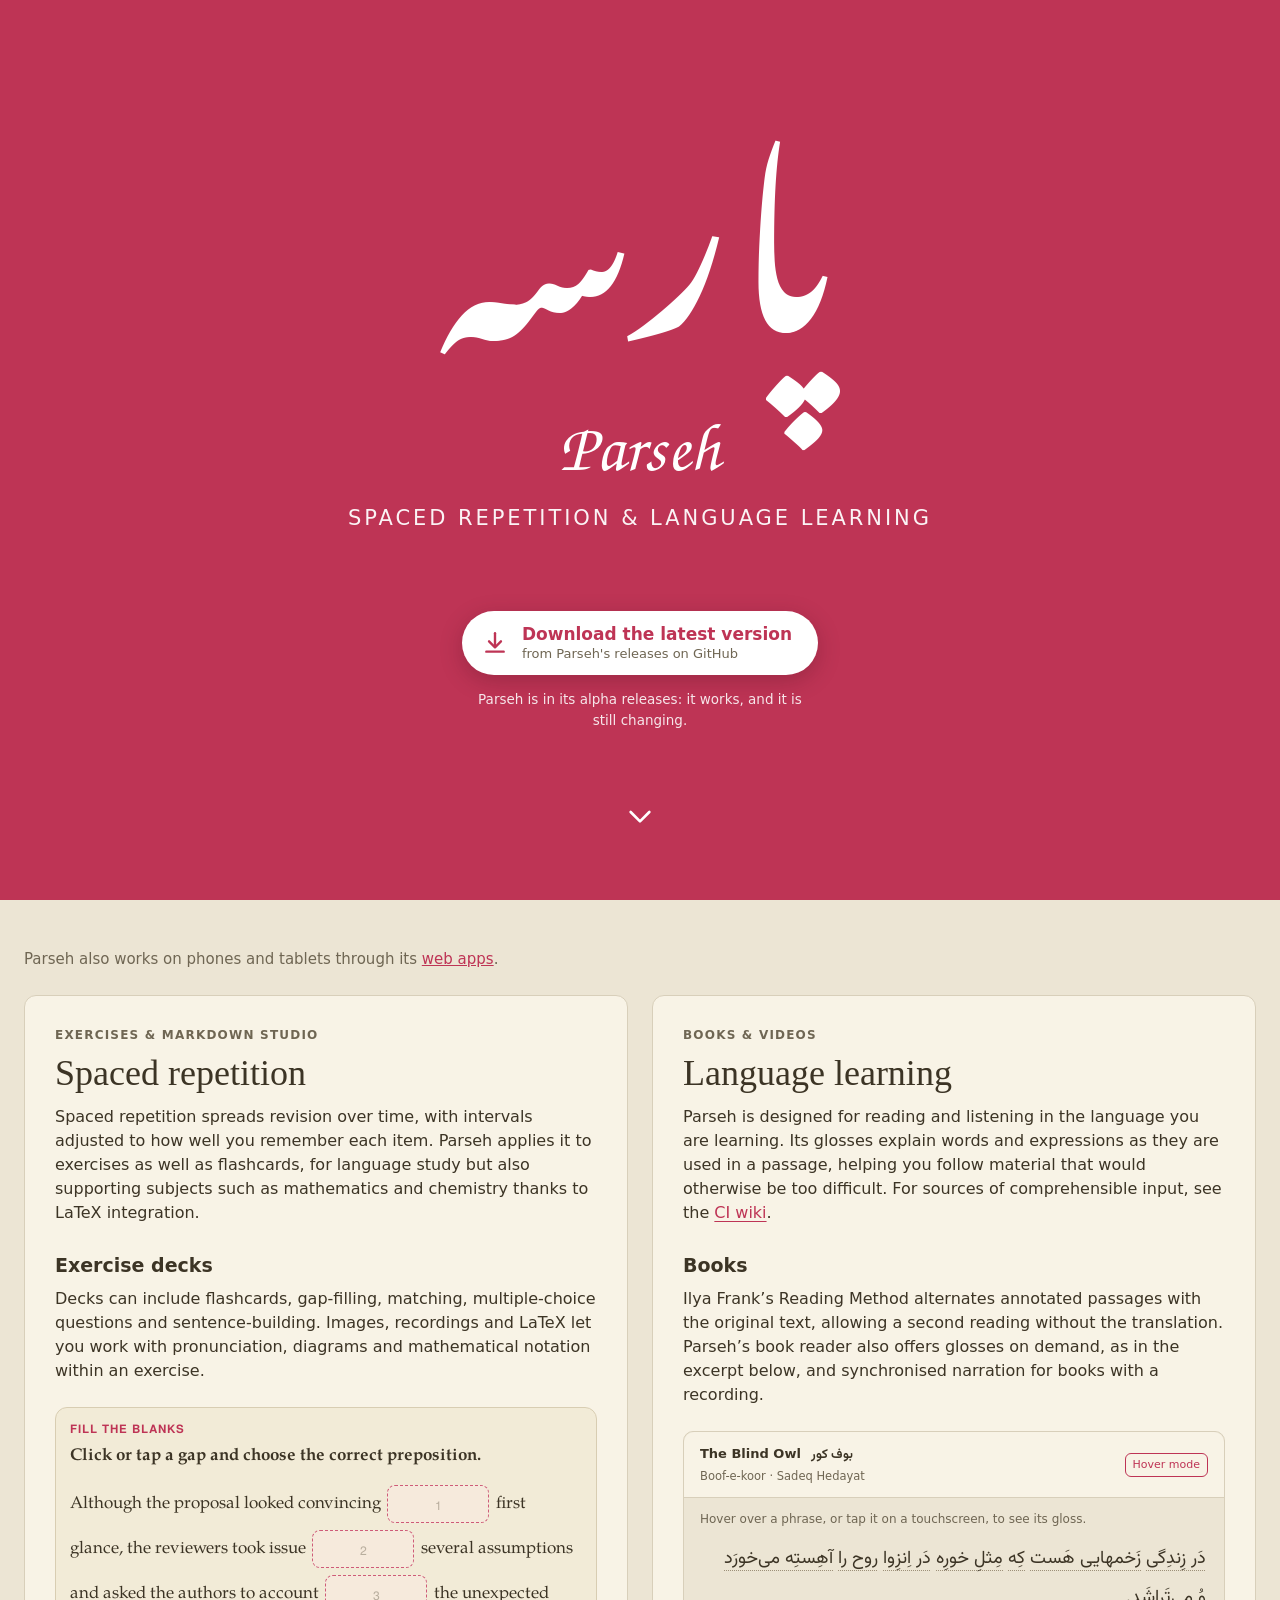
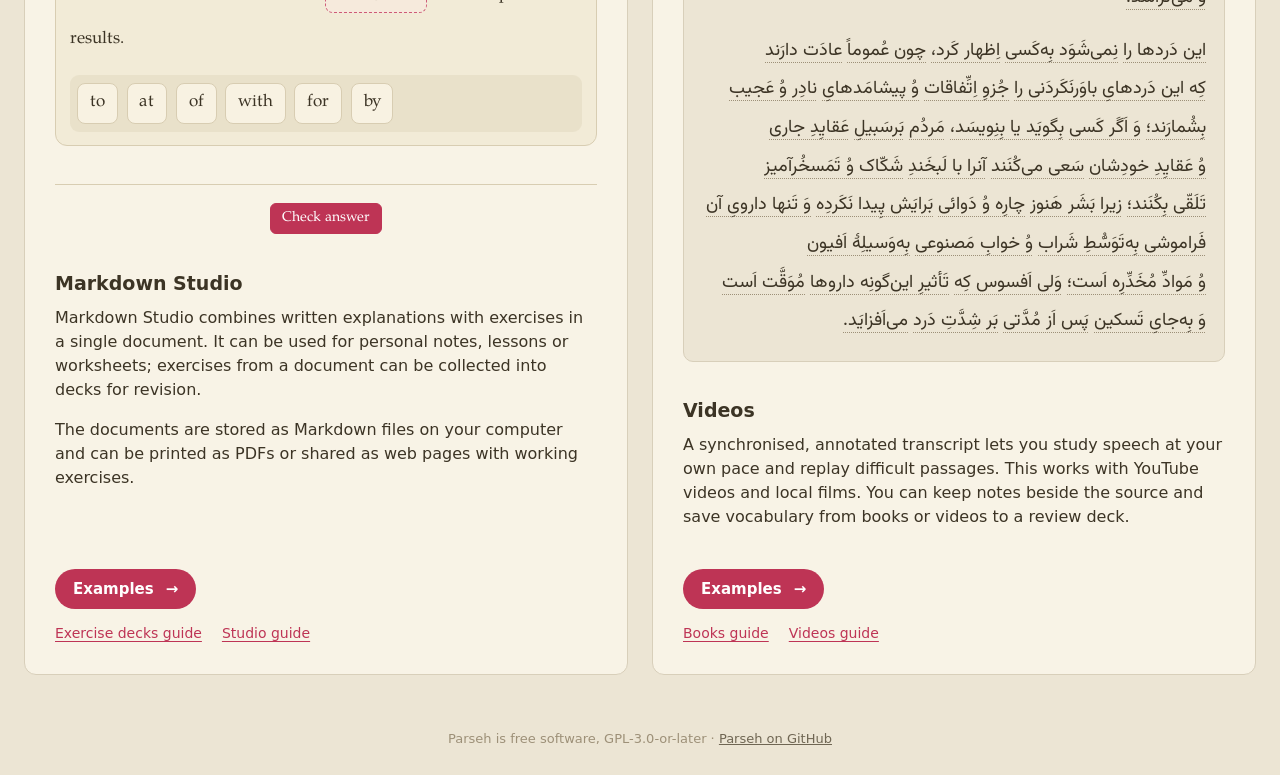
==== commit 07d655e5: "exercise and web apps" ====
--- a/index.html
+++ b/index.html
@@ -13,8 +13,8 @@
 <link rel="icon" type="image/png" href="/assets/parseh-192.png">
 <link rel="apple-touch-icon" href="/assets/apple-touch-icon.png">
 <link rel="preload" href="/assets/fonts/NotoNastaliqUrdu.woff2" as="font" type="font/woff2" crossorigin>
-<link rel="stylesheet" href="/assets/site.css?v=5">
-<script src="/assets/site.js?v=5" defer></script>
+<link rel="stylesheet" href="/assets/site.css?v=7">
+<script src="/assets/site.js?v=7" defer></script>
 </head>
 <body>
 <div id="top"></div>
@@ -47,13 +47,16 @@
 </div>
 <main>
   <div class="features" id="features">
+    <p class="features-note">Parseh also works on phones and tablets through its <a href="/guide/getting-started/mobile-mode.html#parseh-as-an-app">web apps</a>.</p>
     <section class="feature" aria-labelledby="repetition-title">
       <p class="feature-label">Exercises &amp; Markdown Studio</p>
       <h2 id="repetition-title">Spaced repetition</h2>
-      <p>Spaced repetition spreads revision over time, with intervals adjusted to how well you remember each item. Parseh applies it to exercises as well as flashcards, for language study and subjects such as mathematics and chemistry.</p>
+      <p>Spaced repetition spreads revision over time, with intervals adjusted to how well you remember each item. Parseh applies it to exercises as well as flashcards, for language study but also supporting subjects such as mathematics and chemistry thanks to LaTeX integration.</p>
 
       <h3>Exercise decks</h3>
       <p>Decks can include flashcards, gap-filling, matching, multiple-choice questions and sentence-building. Images, recordings and LaTeX let you work with pronunciation, diagrams and mathematical notation within an exercise.</p>
+
+      <iframe class="exercise-demo" src="/assets/exercise-demo.html?v=1" title="English exercise: fill in three missing prepositions" loading="lazy"></iframe>
 
       <h3>Markdown Studio</h3>
       <p>Markdown Studio combines written explanations with exercises in a single document. It can be used for personal notes, lessons or worksheets; exercises from a document can be collected into decks for revision.</p>
--- a/assets/site.css
+++ b/assets/site.css
@@ -121,6 +121,7 @@
    A single column on a small screen lets each sheet take its own height. */
 .features{width:100%;max-width:1280px;margin:0 auto;padding:48px 24px 36px;
   display:grid;grid-template-columns:repeat(2,minmax(0,1fr));gap:24px}
+.features-note{grid-column:1 / -1;margin:0;color:var(--dim);font-size:15px}
 .feature{min-width:0;display:flex;flex-direction:column;background:var(--card);
   border:1px solid var(--rule);border-radius:12px;padding:30px}
 .feature .feature-label{margin:0 0 8px;color:var(--dim);font-size:12px;
@@ -137,6 +138,10 @@
   text-decoration:none;font-weight:600;font-size:15px}
 .feature-examples:hover{background:var(--accentlt)}
 .guide-links{display:flex;flex-wrap:wrap;gap:6px 20px;margin-top:14px;font-size:14px}
+
+/* Parseh's exported exercise, fitted to its contents by site.js. */
+.exercise-demo{display:block;flex:none;width:100%;height:460px;margin:8px 0 24px;
+  border:0;background:var(--card)}
 
 /* A small reading edition, using the actual reader's face,
    dotted underlines and gloss cloud. Only the excerpt is included. */
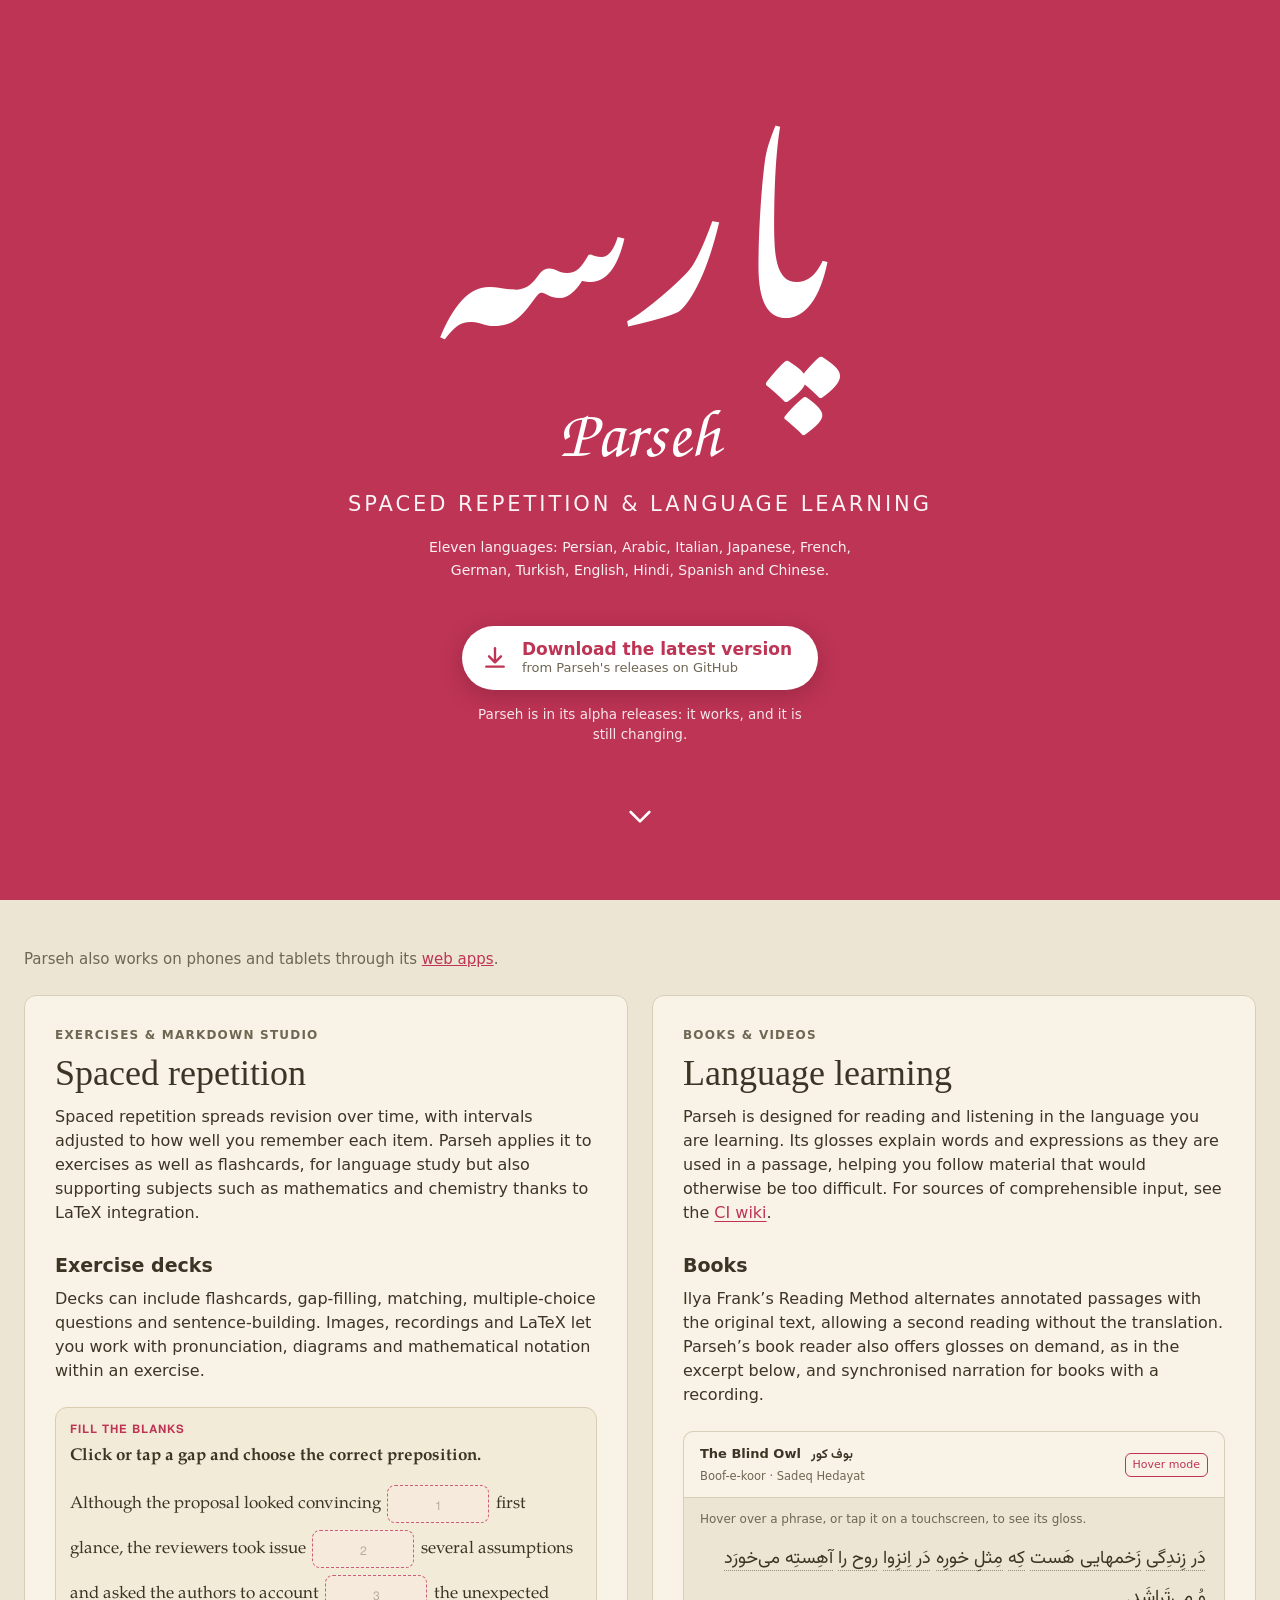
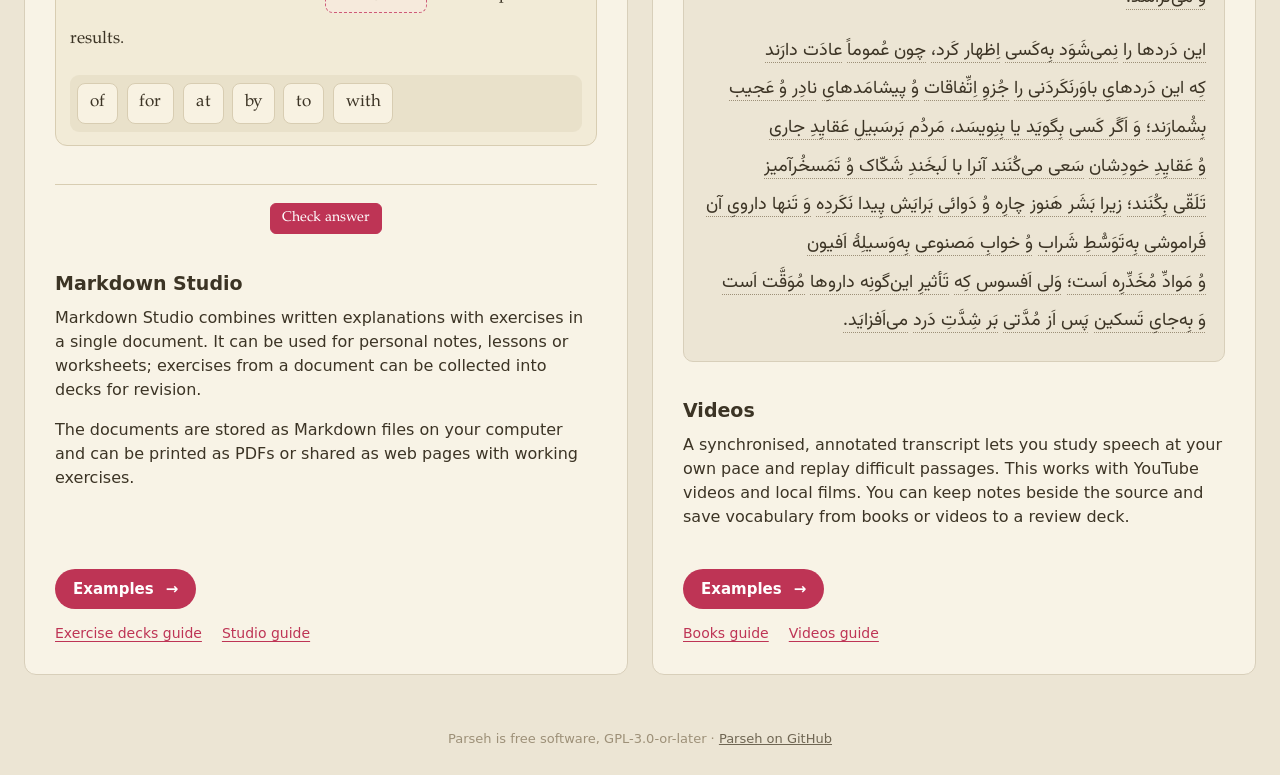
==== commit 4e707128: "supported languages" ====
--- a/index.html
+++ b/index.html
@@ -13,8 +13,8 @@
 <link rel="icon" type="image/png" href="/assets/parseh-192.png">
 <link rel="apple-touch-icon" href="/assets/apple-touch-icon.png">
 <link rel="preload" href="/assets/fonts/NotoNastaliqUrdu.woff2" as="font" type="font/woff2" crossorigin>
-<link rel="stylesheet" href="/assets/site.css?v=7">
-<script src="/assets/site.js?v=7" defer></script>
+<link rel="stylesheet" href="/assets/site.css?v=8">
+<script src="/assets/site.js?v=8" defer></script>
 </head>
 <body>
 <div id="top"></div>
@@ -22,6 +22,7 @@
   <div class="hero">
     <h1 aria-label="Parseh"><span class="fa" lang="fa" aria-hidden="true">پارسه</span><span class="lat" aria-hidden="true">Parseh</span></h1>
     <p class="tag"><span>Spaced Repetition</span> <span>&amp;</span> <span>Language Learning</span></p>
+    <p class="supported-languages">Eleven languages: Persian, Arabic, Italian, Japanese, French, German, Turkish, English, Hindi, Spanish and Chinese.</p>
     <a class="dl" data-latest href="https://github.com/Addicted2BayesianEpistemology/Parseh/releases/latest">
       <svg viewBox="0 0 24 24" fill="none" stroke="currentColor" stroke-width="2.2" stroke-linecap="round" stroke-linejoin="round" aria-hidden="true"><path d="M12 3v12"/><path d="m6.5 10.5 5.5 5.5 5.5-5.5"/><path d="M4 20h16"/></svg>
       <span><b>Download the latest version</b><small>from Parseh's releases on GitHub</small></span>
--- a/assets/site.css
+++ b/assets/site.css
@@ -53,8 +53,10 @@
 .hero .tag span{white-space:nowrap}
 .hero .tag{margin:clamp(14px,2.6vh,28px) 0 0;font-size:clamp(15px,min(2.6vw,2.6vh),21px);
   letter-spacing:.14em;text-transform:uppercase;font-weight:500;opacity:.94}
-
-.dl{margin-top:clamp(30px,8.5vh,96px);display:inline-flex;align-items:center;gap:14px;
+.hero .supported-languages{max-width:650px;margin:16px 0 0;font-size:14px;
+  line-height:1.6;text-wrap:balance;opacity:.92}
+
+.dl{margin-top:clamp(20px,5vh,56px);display:inline-flex;align-items:center;gap:14px;
   padding:13px 26px 13px 20px;border-radius:999px;background:var(--on);color:var(--accent);
   text-decoration:none;text-align:left;box-shadow:0 6px 22px rgba(60,10,25,.25);
   transition:transform .15s ease,box-shadow .15s ease}
@@ -66,7 +68,7 @@
 .dl small{display:block;font-size:13px;line-height:1.3;color:var(--dim)}
 /* on a phone or a tablet there is nothing to download: a notice, not a button */
 .dl.phone{background:none;color:var(--on);border:1.5px solid rgba(255,255,255,.75);
-  box-shadow:none;max-width:340px;border-radius:22px;cursor:default}
+  box-shadow:none;max-width:340px;border-radius:22px;cursor:default;margin-bottom:0}
 .dl.phone:hover{transform:none;box-shadow:none}
 .dl.phone small{color:var(--on);opacity:.9}
 .dl[hidden]{display:none}
@@ -249,11 +251,26 @@
   .hero .tag span{display:block}
   .hero .tag{line-height:1.55}
 }
+/* Keep the full language list and download notice on short phone screens. */
+@media (max-width:520px) and (max-height:700px){
+  .hero{padding-bottom:42px}
+  .hero .fa{font-size:64px}
+  .hero .lat{font-size:30px;margin-top:.2em}
+  .hero .tag{margin-top:10px;line-height:1.35}
+  .hero .supported-languages{margin-top:12px;font-size:13px;line-height:1.45}
+  .dl{margin-top:18px;padding:10px 18px}
+  .dl b{font-size:16px}
+  .dl small{font-size:12px}
+  .alpha{margin-top:10px;font-size:12px}
+}
 /* a low, wide screen (a phone on its side): keep the button on the screen */
-@media (max-height:520px){
+@media (max-height:520px) and (min-width:521px){
   .hero{padding-bottom:22px}
-  .hero .fa{font-size:clamp(60px,21vh,120px)}
+  .hero h1{flex-direction:row;gap:20px}
+  .hero .fa{font-size:clamp(48px,16vh,80px)}
+  .hero .lat{font-size:clamp(26px,8vh,34px);margin-top:.12em}
   .hero .tag{margin-top:8px}
+  .hero .supported-languages{margin-top:8px;font-size:12px;line-height:1.4}
   .dl.phone{max-width:560px;border-radius:16px}
   .dl small{font-size:12.5px}
   .alpha{margin-top:6px;font-size:12.5px;max-width:none}
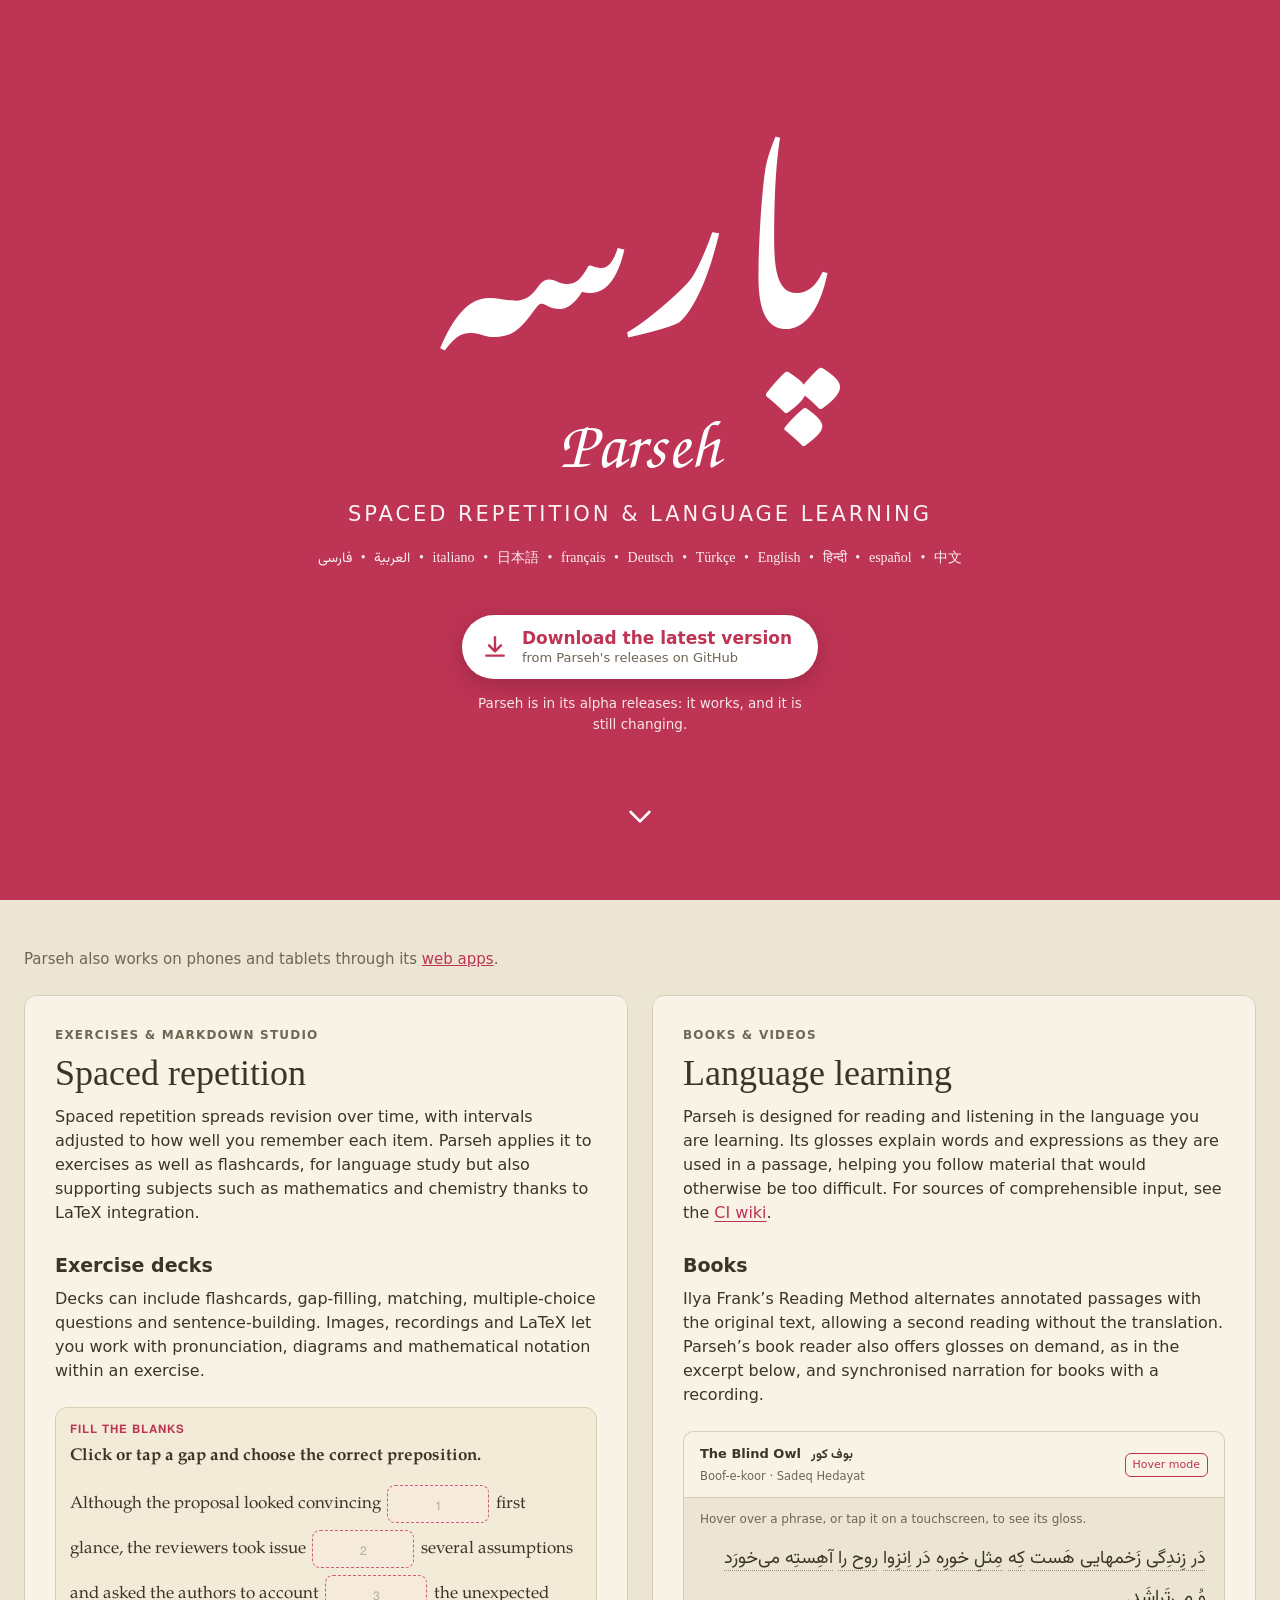
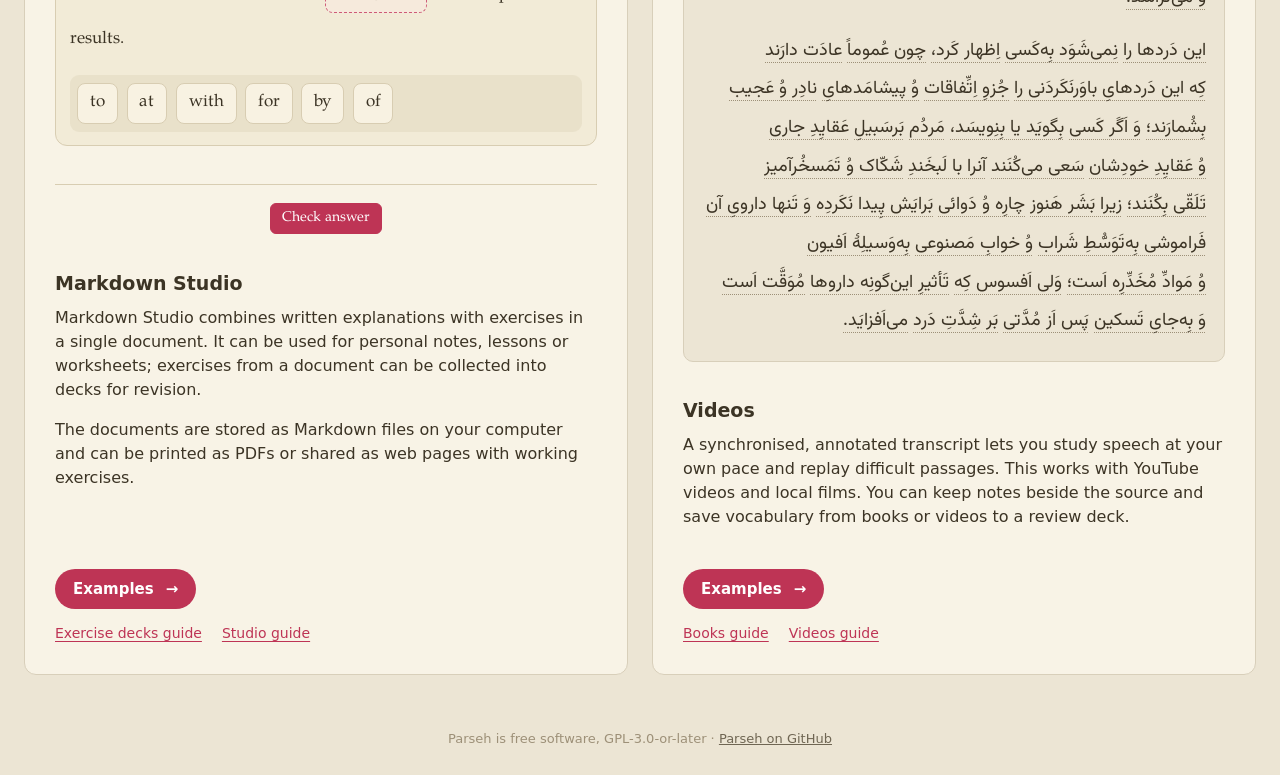
==== commit 78524aac: "better supported languages" ====
--- a/index.html
+++ b/index.html
@@ -13,8 +13,8 @@
 <link rel="icon" type="image/png" href="/assets/parseh-192.png">
 <link rel="apple-touch-icon" href="/assets/apple-touch-icon.png">
 <link rel="preload" href="/assets/fonts/NotoNastaliqUrdu.woff2" as="font" type="font/woff2" crossorigin>
-<link rel="stylesheet" href="/assets/site.css?v=8">
-<script src="/assets/site.js?v=8" defer></script>
+<link rel="stylesheet" href="/assets/site.css?v=10">
+<script src="/assets/site.js?v=10" defer></script>
 </head>
 <body>
 <div id="top"></div>
@@ -22,7 +22,19 @@
   <div class="hero">
     <h1 aria-label="Parseh"><span class="fa" lang="fa" aria-hidden="true">پارسه</span><span class="lat" aria-hidden="true">Parseh</span></h1>
     <p class="tag"><span>Spaced Repetition</span> <span>&amp;</span> <span>Language Learning</span></p>
-    <p class="supported-languages">Eleven languages: Persian, Arabic, Italian, Japanese, French, German, Turkish, English, Hindi, Spanish and Chinese.</p>
+    <ul class="supported-languages" aria-label="Supported languages" dir="ltr">
+      <li><bdi lang="fa" dir="rtl">فارسی</bdi><span aria-hidden="true">•</span></li>
+      <li><bdi lang="ar" dir="rtl">العربية</bdi><span aria-hidden="true">•</span></li>
+      <li><bdi lang="it">italiano</bdi><span aria-hidden="true">•</span></li>
+      <li><bdi lang="ja">日本語</bdi><span aria-hidden="true">•</span></li>
+      <li><bdi lang="fr">français</bdi><span aria-hidden="true">•</span></li>
+      <li><bdi lang="de">Deutsch</bdi><span aria-hidden="true">•</span></li>
+      <li><bdi lang="tr">Türkçe</bdi><span aria-hidden="true">•</span></li>
+      <li><bdi lang="en">English</bdi><span aria-hidden="true">•</span></li>
+      <li><bdi lang="hi">हिन्दी</bdi><span aria-hidden="true">•</span></li>
+      <li><bdi lang="es">español</bdi><span aria-hidden="true">•</span></li>
+      <li><bdi lang="zh">中文</bdi></li>
+    </ul>
     <a class="dl" data-latest href="https://github.com/Addicted2BayesianEpistemology/Parseh/releases/latest">
       <svg viewBox="0 0 24 24" fill="none" stroke="currentColor" stroke-width="2.2" stroke-linecap="round" stroke-linejoin="round" aria-hidden="true"><path d="M12 3v12"/><path d="m6.5 10.5 5.5 5.5 5.5-5.5"/><path d="M4 20h16"/></svg>
       <span><b>Download the latest version</b><small>from Parseh's releases on GitHub</small></span>
--- a/assets/site.css
+++ b/assets/site.css
@@ -53,8 +53,11 @@
 .hero .tag span{white-space:nowrap}
 .hero .tag{margin:clamp(14px,2.6vh,28px) 0 0;font-size:clamp(15px,min(2.6vw,2.6vh),21px);
   letter-spacing:.14em;text-transform:uppercase;font-weight:500;opacity:.94}
-.hero .supported-languages{max-width:650px;margin:16px 0 0;font-size:14px;
-  line-height:1.6;text-wrap:balance;opacity:.92}
+.hero .supported-languages{display:flex;flex-wrap:wrap;justify-content:center;
+  gap:0 .62em;max-width:820px;margin:16px 0 0;padding:0;list-style:none;
+  font-family:Georgia,'Noto Serif',serif;font-size:14px;line-height:1.6;opacity:.92}
+.supported-languages li{display:inline-flex;align-items:baseline;gap:.62em;white-space:nowrap}
+.supported-languages bdi:lang(fa),.supported-languages bdi:lang(ar){font-family:Vazirmatn,sans-serif}
 
 .dl{margin-top:clamp(20px,5vh,56px);display:inline-flex;align-items:center;gap:14px;
   padding:13px 26px 13px 20px;border-radius:999px;background:var(--on);color:var(--accent);
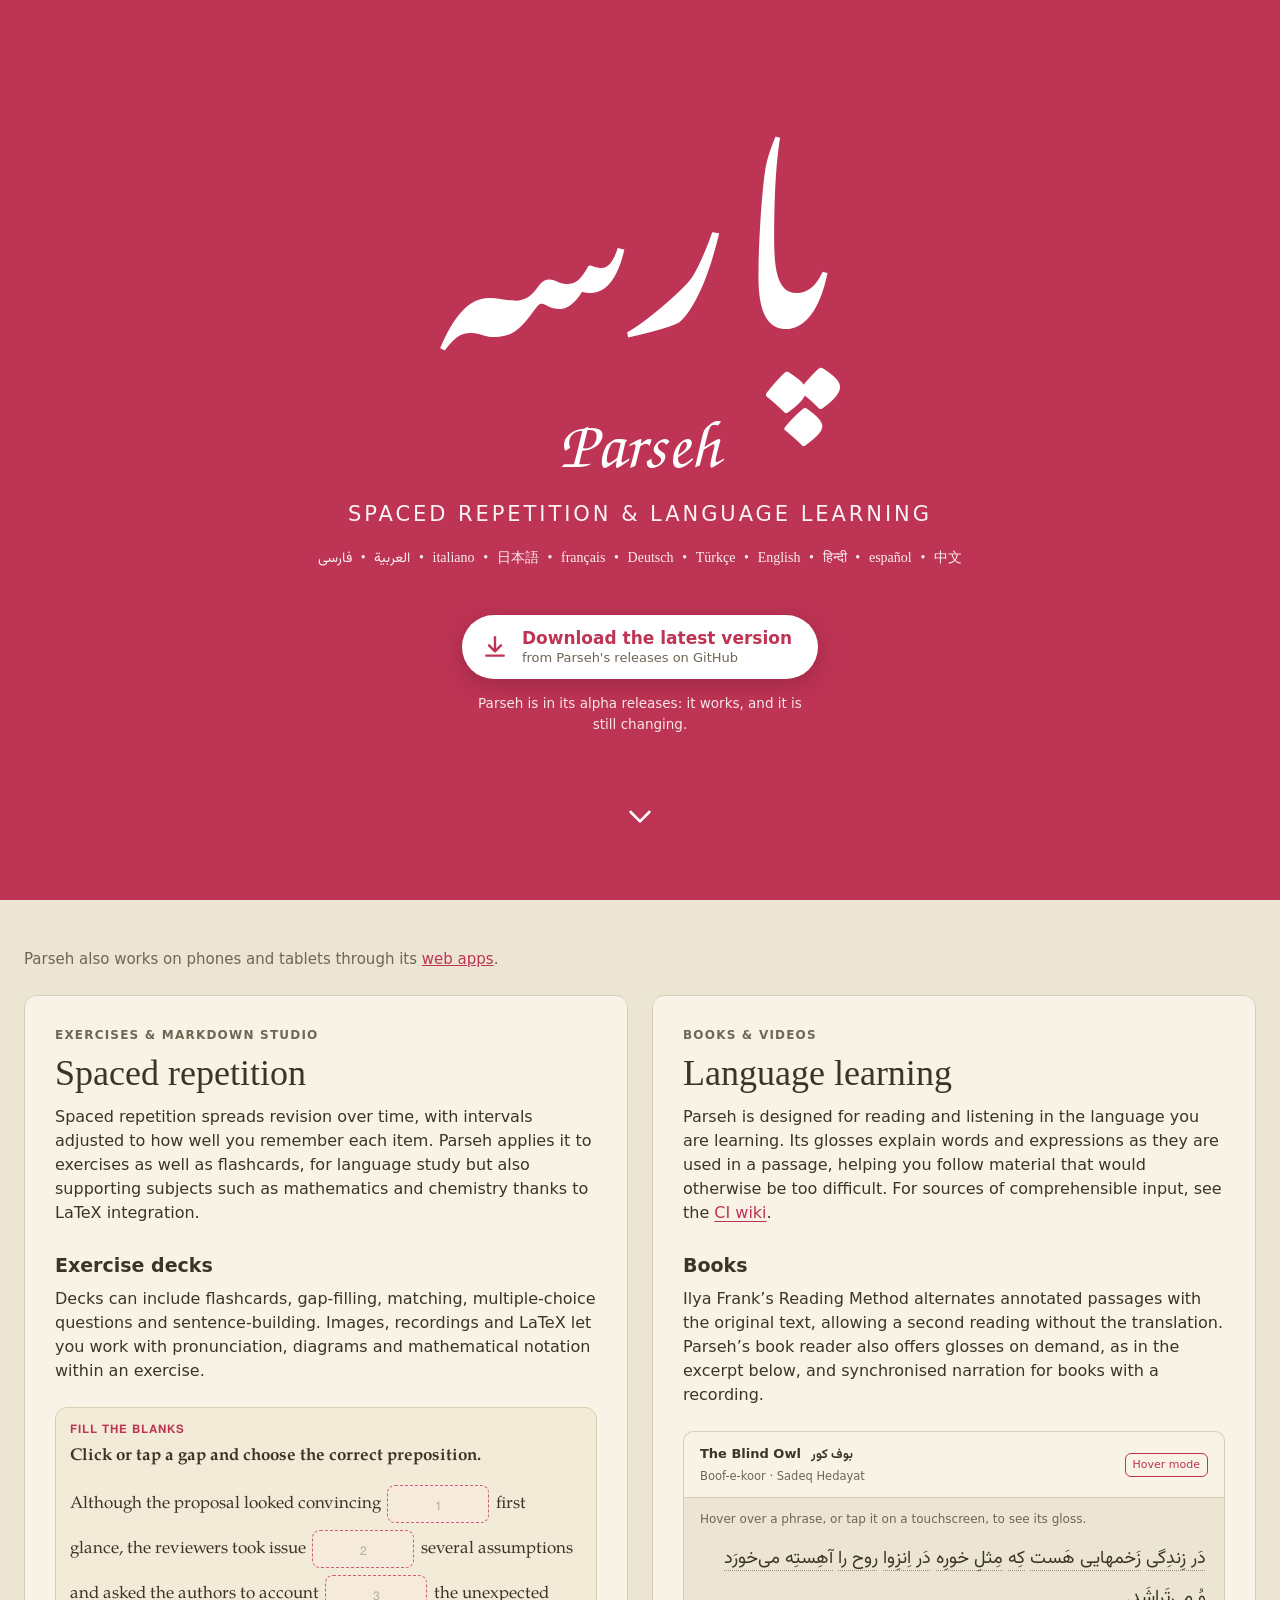
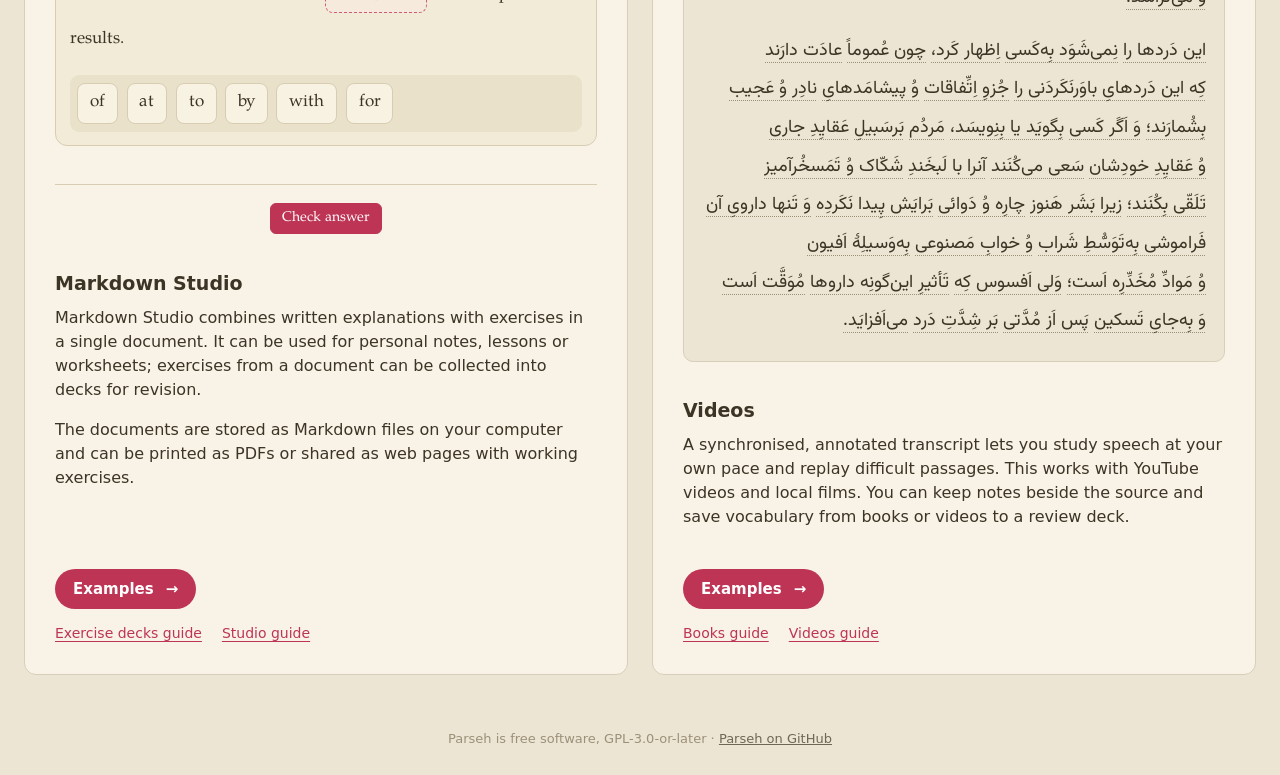
==== commit 6ac3c3bb: "Parseh's repository is parseh-io/Parseh: the releases, the plain links and every footer; the two exa" ====
--- a/index.html
+++ b/index.html
@@ -13,8 +13,8 @@
 <link rel="icon" type="image/png" href="/assets/parseh-192.png">
 <link rel="apple-touch-icon" href="/assets/apple-touch-icon.png">
 <link rel="preload" href="/assets/fonts/NotoNastaliqUrdu.woff2" as="font" type="font/woff2" crossorigin>
-<link rel="stylesheet" href="/assets/site.css?v=10">
-<script src="/assets/site.js?v=10" defer></script>
+<link rel="stylesheet" href="/assets/site.css?v=11">
+<script src="/assets/site.js?v=11" defer></script>
 </head>
 <body>
 <div id="top"></div>
@@ -35,7 +35,7 @@
       <li><bdi lang="es">español</bdi><span aria-hidden="true">•</span></li>
       <li><bdi lang="zh">中文</bdi></li>
     </ul>
-    <a class="dl" data-latest href="https://github.com/Addicted2BayesianEpistemology/Parseh/releases/latest">
+    <a class="dl" data-latest href="https://github.com/parseh-io/Parseh/releases/latest">
       <svg viewBox="0 0 24 24" fill="none" stroke="currentColor" stroke-width="2.2" stroke-linecap="round" stroke-linejoin="round" aria-hidden="true"><path d="M12 3v12"/><path d="m6.5 10.5 5.5 5.5 5.5-5.5"/><path d="M4 20h16"/></svg>
       <span><b>Download the latest version</b><small>from Parseh's releases on GitHub</small></span>
     </a>
@@ -202,7 +202,7 @@
       </div>
     </section>
   </div>
-  <footer>Parseh is free software, GPL-3.0-or-later · <a href="https://github.com/Addicted2BayesianEpistemology/Parseh">Parseh on GitHub</a></footer>
+  <footer>Parseh is free software, GPL-3.0-or-later · <a href="https://github.com/parseh-io/Parseh">Parseh on GitHub</a></footer>
 </main>
 </body>
 </html>
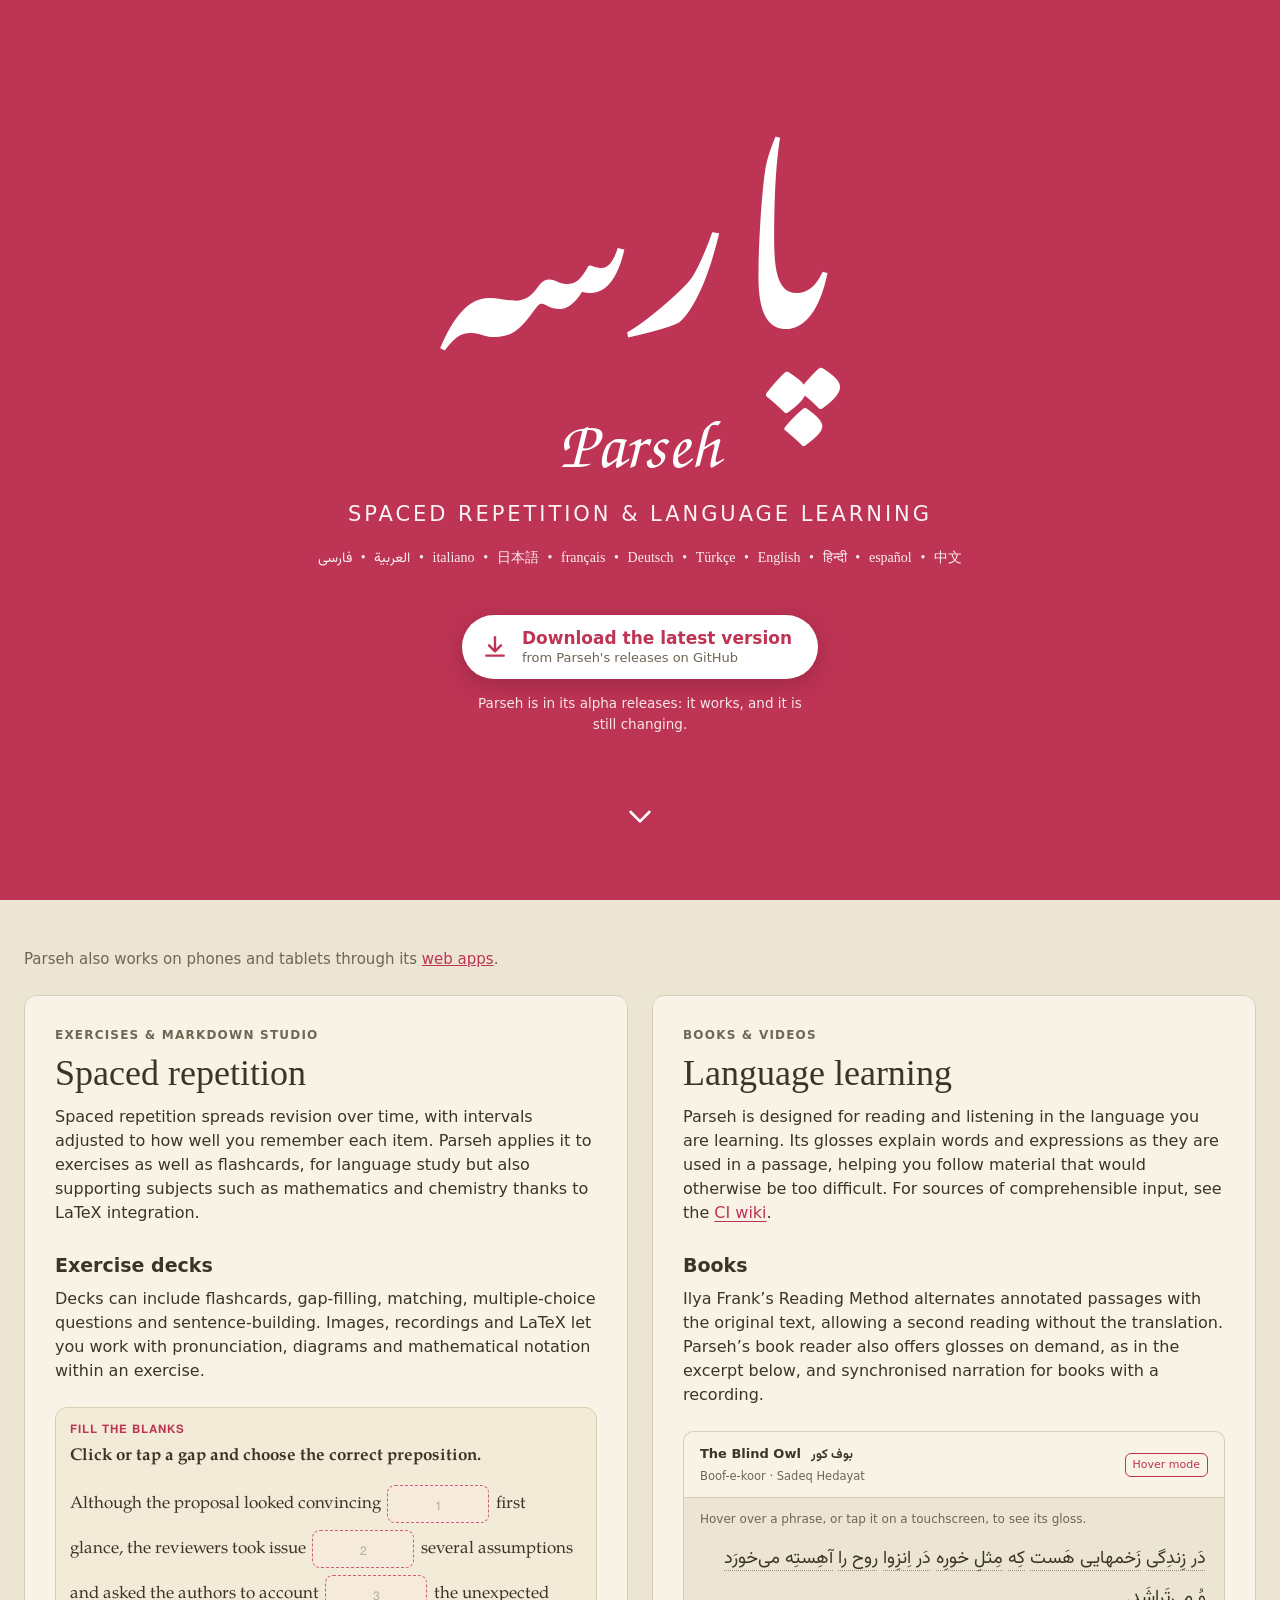
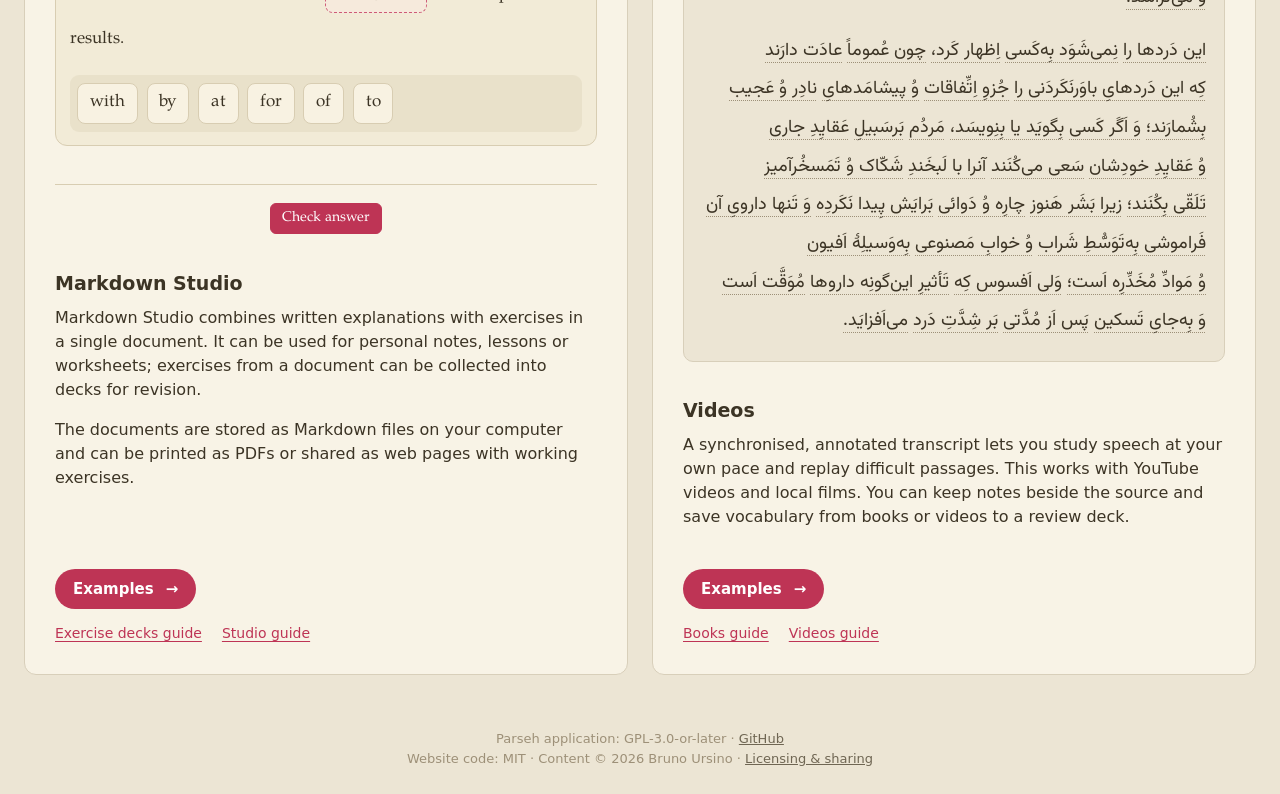
==== commit 1cc7a1d1: "licensing" ====
--- a/index.html
+++ b/index.html
@@ -202,7 +202,7 @@
       </div>
     </section>
   </div>
-  <footer>Parseh is free software, GPL-3.0-or-later · <a href="https://github.com/parseh-io/Parseh">Parseh on GitHub</a></footer>
+  <footer>Parseh application: GPL-3.0-or-later · <a href="https://github.com/parseh-io/Parseh">GitHub</a><br>Website code: MIT · Content © 2026 Bruno Ursino · <a href="/licensing/">Licensing &amp; sharing</a></footer>
 </main>
 </body>
 </html>
